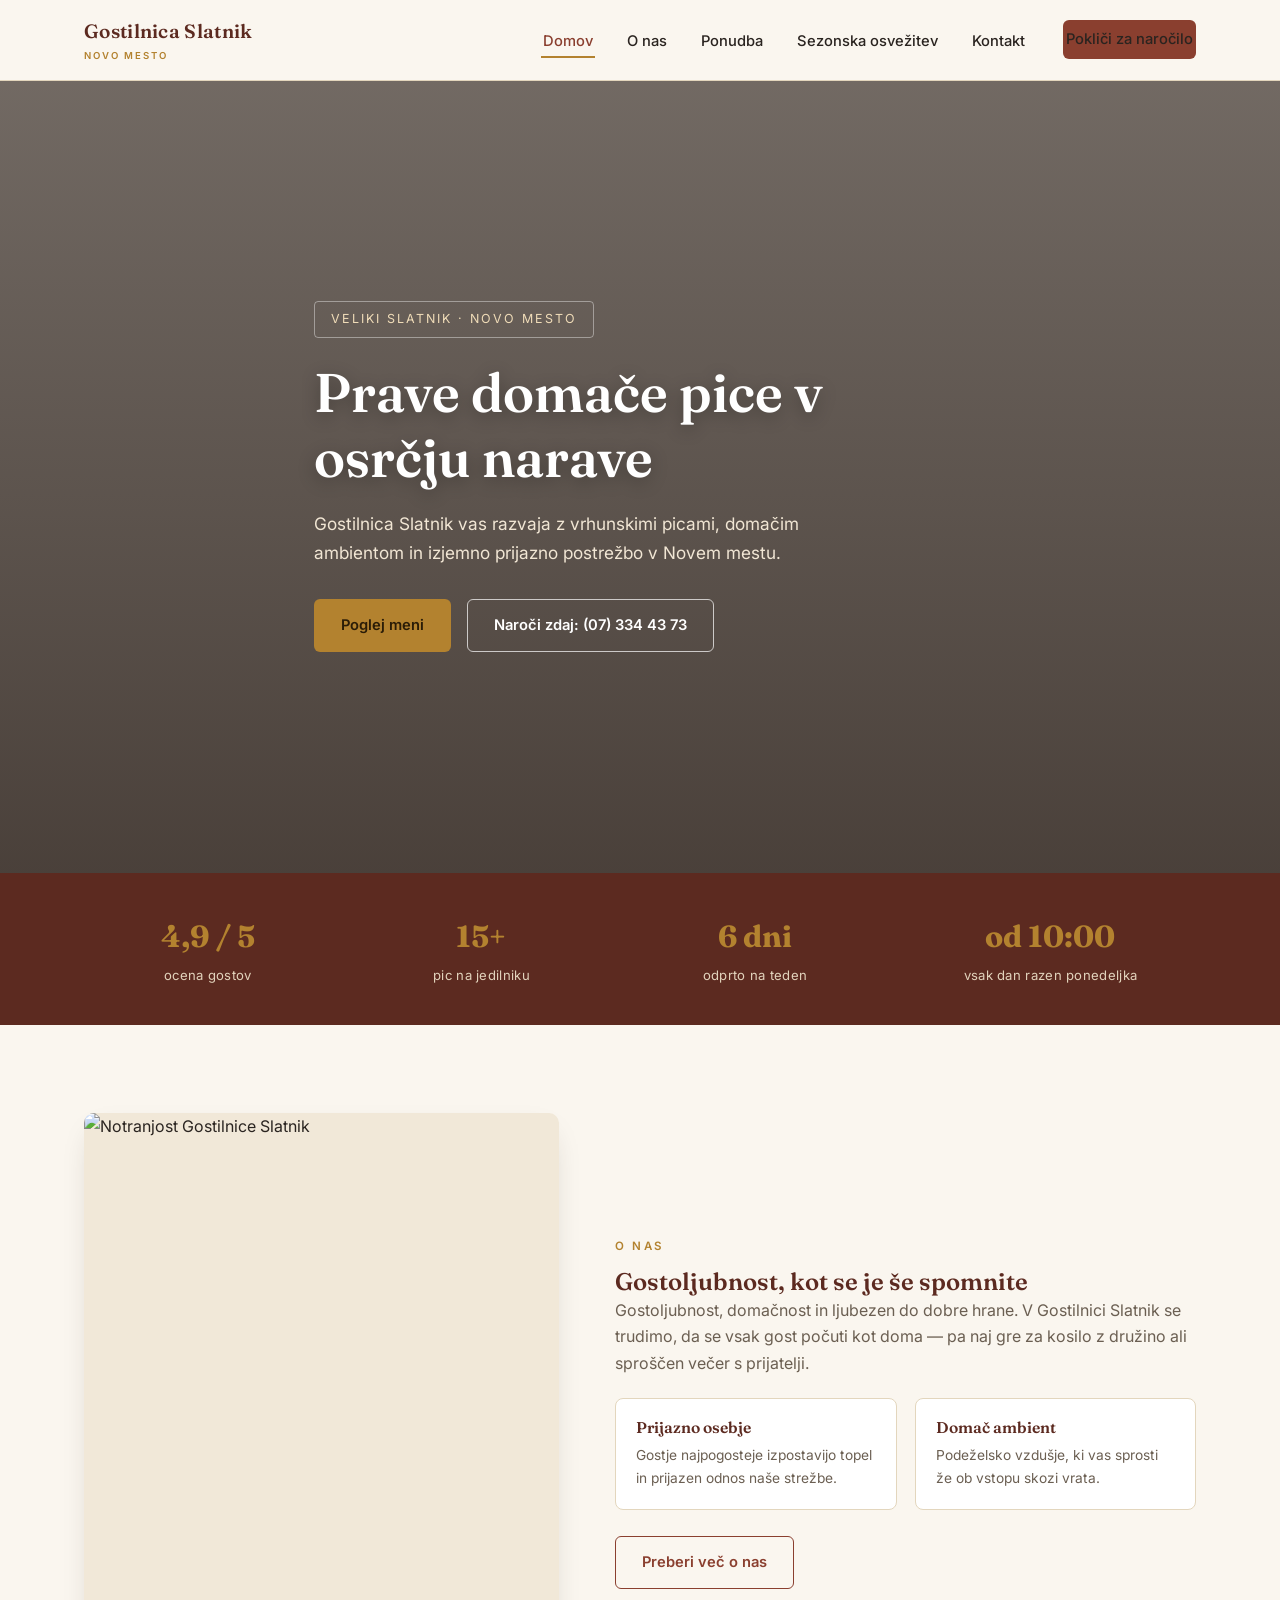
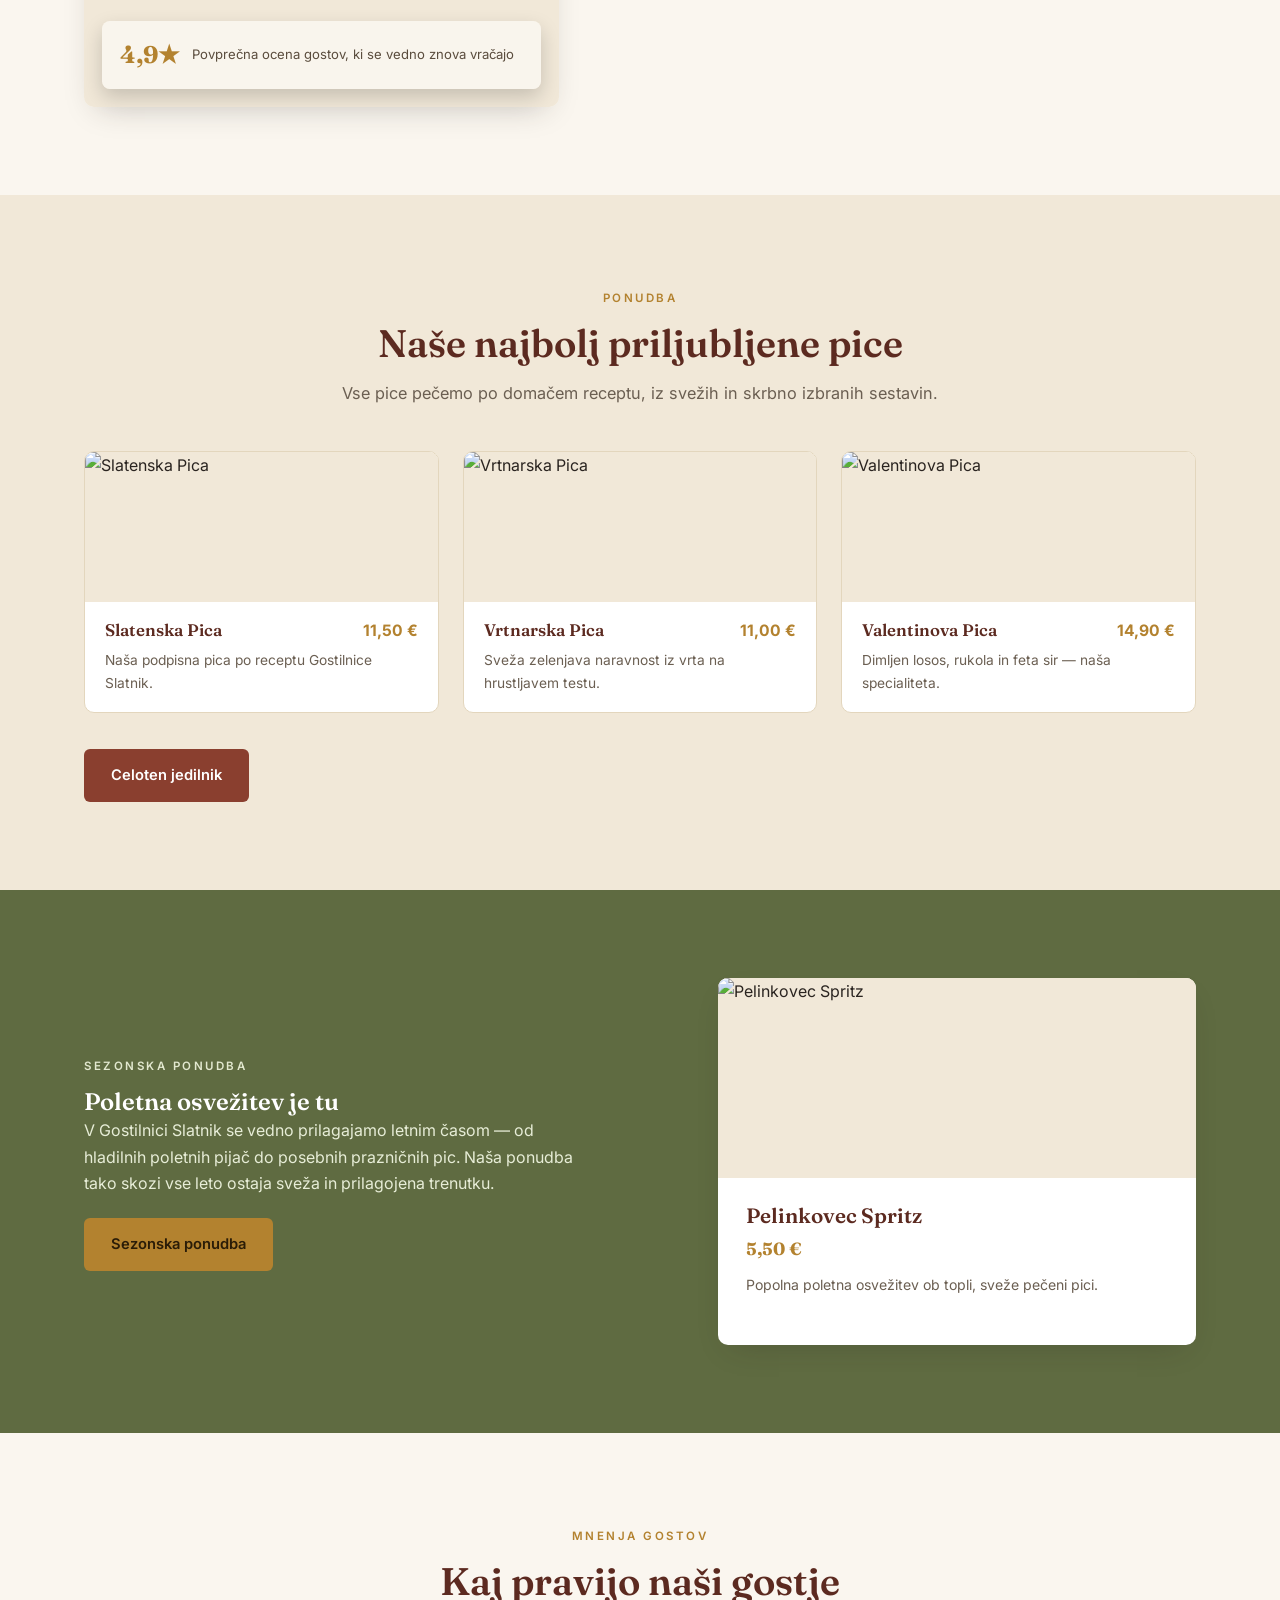
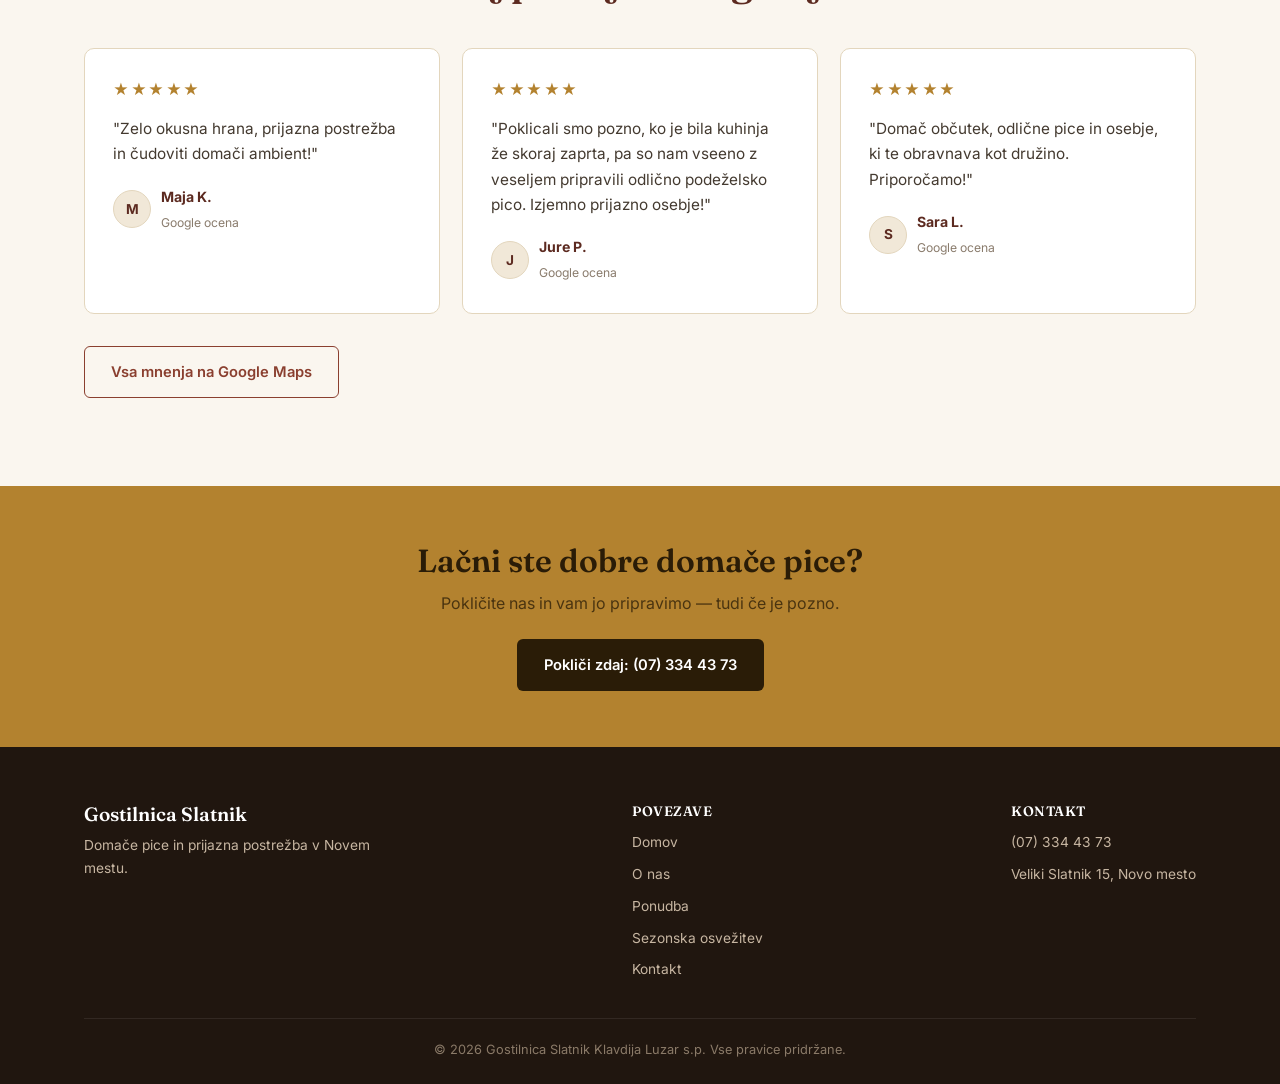
==== index.html @ 11742af8 "Fix nav call button styling, correct hours, add page/scroll animations Solidify the "Pokliči za naro" ====
<!DOCTYPE html>
<html lang="sl">
<head>
<meta charset="UTF-8">
<meta name="viewport" content="width=device-width, initial-scale=1.0">
<title>Gostilnica Slatnik — Domače pice v Novem mestu</title>
<meta name="description" content="Gostilnica Slatnik Klavdija Luzar s.p. — domače pice, topel podeželski ambient in prijazna postrežba v Novem mestu.">
<link rel="preconnect" href="https://fonts.googleapis.com">
<link rel="preconnect" href="https://fonts.gstatic.com" crossorigin>
<link href="https://fonts.googleapis.com/css2?family=Inter:wght@400;500;600;700&family=Fraunces:opsz,wght@9..144,500;9..144,600;9..144,700&display=swap" rel="stylesheet">
<link rel="stylesheet" href="style.css">
</head>
<body>
<a class="skip-link" href="#main">Na vsebino</a>

<header>
  <nav>
    <a href="index.html" class="brand">Gostilnica Slatnik<small>Novo mesto</small></a>
    <ul class="nav-links" id="navLinks">
      <li><a href="index.html" class="active">Domov</a></li>
      <li><a href="o-nas.html">O nas</a></li>
      <li><a href="ponudba.html">Ponudba</a></li>
      <li><a href="sezonska-ponudba.html">Sezonska osvežitev</a></li>
      <li><a href="kontakt.html">Kontakt</a></li>
      <li class="nav-cta"><a href="tel:+38673344373" class="btn btn-primary btn-sm">Pokliči za naročilo</a></li>
    </ul>
    <button class="burger" id="burger" aria-label="Odpri meni" aria-expanded="false">
      <span></span><span></span><span></span>
    </button>
  </nav>
</header>

<main id="main">

  <section class="home-hero" style="background-image:linear-gradient(180deg, rgba(30,19,13,0.62), rgba(30,19,13,0.8)), url('https://images.unsplash.com/photo-1513104890138-7c749659a591?auto=format&fit=crop&w=1800&q=75');">
    <div class="container">
      <span class="tagline">Veliki Slatnik · Novo mesto</span>
      <h1>Prave domače pice v osrčju narave</h1>
      <p>Gostilnica Slatnik vas razvaja z vrhunskimi picami, domačim ambientom in izjemno prijazno postrežbo v Novem mestu.</p>
      <div class="hero-buttons">
        <a href="ponudba.html" class="btn btn-gold">Poglej meni</a>
        <a href="tel:+38673344373" class="btn btn-outline">Naroči zdaj: (07) 334 43 73</a>
      </div>
    </div>
  </section>

  <div class="stats">
    <div class="container">
      <div class="stat"><strong>4,9 / 5</strong><span>ocena gostov</span></div>
      <div class="stat"><strong>15+</strong><span>pic na jedilniku</span></div>
      <div class="stat"><strong>6 dni</strong><span>odprto na teden</span></div>
      <div class="stat"><strong>od 10:00</strong><span>vsak dan razen ponedeljka</span></div>
    </div>
  </div>

  <section>
    <div class="container about-grid">
      <div class="about-visual">
        <img class="photo" src="https://images.unsplash.com/photo-1414235077428-338989a2e8c0?auto=format&fit=crop&w=900&q=75" alt="Notranjost Gostilnice Slatnik">
        <div class="about-badge">
          <strong>4,9★</strong>
          <span>Povprečna ocena gostov, ki se vedno znova vračajo</span>
        </div>
      </div>
      <div>
        <span class="eyebrow">O nas</span>
        <h2>Gostoljubnost, kot se je še spomnite</h2>
        <p style="color:var(--muted);margin-bottom:22px;">Gostoljubnost, domačnost in ljubezen do dobre hrane. V Gostilnici Slatnik se trudimo, da se vsak gost počuti kot doma — pa naj gre za kosilo z družino ali sproščen večer s prijatelji.</p>
        <div class="about-features">
          <div class="feature-card"><h4>Prijazno osebje</h4><p>Gostje najpogosteje izpostavijo topel in prijazen odnos naše strežbe.</p></div>
          <div class="feature-card"><h4>Domač ambient</h4><p>Podeželsko vzdušje, ki vas sprosti že ob vstopu skozi vrata.</p></div>
        </div>
        <a href="o-nas.html" class="btn btn-outline-dark" style="margin-top:26px;">Preberi več o nas</a>
      </div>
    </div>
  </section>

  <section style="background:var(--paper-2);">
    <div class="container">
      <div class="section-head center">
        <span class="eyebrow">Ponudba</span>
        <h2>Naše najbolj priljubljene pice</h2>
        <p>Vse pice pečemo po domačem receptu, iz svežih in skrbno izbranih sestavin.</p>
      </div>
      <div class="menu-grid">
        <div class="menu-card">
          <div class="menu-card-photo"><img class="photo" src="https://images.unsplash.com/photo-1571997478779-2adcbbe9ab2f?auto=format&fit=crop&w=700&q=70" alt="Slatenska Pica"></div>
          <div class="menu-card-body"><h4>Slatenska Pica <span class="price">11,50 €</span></h4><p>Naša podpisna pica po receptu Gostilnice Slatnik.</p></div>
        </div>
        <div class="menu-card">
          <div class="menu-card-photo"><img class="photo" src="https://images.unsplash.com/photo-1590947132387-155cc02f3212?auto=format&fit=crop&w=700&q=70" alt="Vrtnarska Pica"></div>
          <div class="menu-card-body"><h4>Vrtnarska Pica <span class="price">11,00 €</span></h4><p>Sveža zelenjava naravnost iz vrta na hrustljavem testu.</p></div>
        </div>
        <div class="menu-card">
          <div class="menu-card-photo"><img class="photo" src="https://images.unsplash.com/photo-1593560708920-61dd98c46a4e?auto=format&fit=crop&w=700&q=70" alt="Valentinova Pica"></div>
          <div class="menu-card-body"><h4>Valentinova Pica <span class="price">14,90 €</span></h4><p>Dimljen losos, rukola in feta sir — naša specialiteta.</p></div>
        </div>
      </div>
      <div class="center" style="margin-top:36px;"><a href="ponudba.html" class="btn btn-primary">Celoten jedilnik</a></div>
    </div>
  </section>

  <section class="seasonal-band">
    <div class="container seasonal-grid">
      <div>
        <span class="eyebrow">Sezonska ponudba</span>
        <h2>Poletna osvežitev je tu</h2>
        <p>V Gostilnici Slatnik se vedno prilagajamo letnim časom — od hladilnih poletnih pijač do posebnih prazničnih pic. Naša ponudba tako skozi vse leto ostaja sveža in prilagojena trenutku.</p>
        <a href="sezonska-ponudba.html" class="btn btn-gold">Sezonska ponudba</a>
      </div>
      <div class="drink-card">
        <div class="drink-photo"><img class="photo" src="https://images.unsplash.com/photo-1560508180-03f285f67ded?auto=format&fit=crop&w=700&q=70" alt="Pelinkovec Spritz"></div>
        <div class="drink-card-body">
          <h3>Pelinkovec Spritz</h3>
          <div class="drink-price">5,50 €</div>
          <p>Popolna poletna osvežitev ob topli, sveže pečeni pici.</p>
        </div>
      </div>
    </div>
  </section>

  <section>
    <div class="container">
      <div class="section-head center">
        <span class="eyebrow">Mnenja gostov</span>
        <h2>Kaj pravijo naši gostje</h2>
      </div>
      <div class="reviews-grid">
        <div class="review-card">
          <div class="stars">★★★★★</div>
          <p>"Zelo okusna hrana, prijazna postrežba in čudoviti domači ambient!"</p>
          <div class="review-author"><div class="review-avatar">M</div><div><strong>Maja K.</strong><span>Google ocena</span></div></div>
        </div>
        <div class="review-card">
          <div class="stars">★★★★★</div>
          <p>"Poklicali smo pozno, ko je bila kuhinja že skoraj zaprta, pa so nam vseeno z veseljem pripravili odlično podeželsko pico. Izjemno prijazno osebje!"</p>
          <div class="review-author"><div class="review-avatar">J</div><div><strong>Jure P.</strong><span>Google ocena</span></div></div>
        </div>
        <div class="review-card">
          <div class="stars">★★★★★</div>
          <p>"Domač občutek, odlične pice in osebje, ki te obravnava kot družino. Priporočamo!"</p>
          <div class="review-author"><div class="review-avatar">S</div><div><strong>Sara L.</strong><span>Google ocena</span></div></div>
        </div>
      </div>
      <div class="center" style="margin-top:32px;">
        <a href="https://www.google.com/maps/search/?api=1&query=Gostilnica+Slatnik+Veliki+Slatnik+15+Novo+mesto" target="_blank" rel="noopener" class="btn btn-outline-dark">Vsa mnenja na Google Maps</a>
      </div>
    </div>
  </section>

  <div class="cta-strip">
    <h2>Lačni ste dobre domače pice?</h2>
    <p>Pokličite nas in vam jo pripravimo — tudi če je pozno.</p>
    <a href="tel:+38673344373" class="btn btn-primary">Pokliči zdaj: (07) 334 43 73</a>
  </div>

</main>

<footer>
  <div class="container">
    <div class="footer-grid">
      <div class="footer-brand">
        <h3>Gostilnica Slatnik</h3>
        <p>Domače pice in prijazna postrežba v Novem mestu.</p>
      </div>
      <div class="footer-col">
        <h4>Povezave</h4>
        <a href="index.html">Domov</a>
        <a href="o-nas.html">O nas</a>
        <a href="ponudba.html">Ponudba</a>
        <a href="sezonska-ponudba.html">Sezonska osvežitev</a>
        <a href="kontakt.html">Kontakt</a>
      </div>
      <div class="footer-col">
        <h4>Kontakt</h4>
        <a href="tel:+38673344373">(07) 334 43 73</a>
        <a href="kontakt.html">Veliki Slatnik 15, Novo mesto</a>
      </div>
    </div>
    <div class="footer-bottom">&copy; 2026 Gostilnica Slatnik Klavdija Luzar s.p. Vse pravice pridržane.</div>
  </div>
</footer>

<script src="script.js"></script>
</body>
</html>
---- style.css ----
/* Gostilnica Slatnik — shared stylesheet */

:root{
  --brick: #8a3f2f;
  --brick-dark: #5c2a20;
  --ink: #2a2420;
  --paper: #faf6ef;
  --paper-2: #f1e8d8;
  --line: #e3d6bd;
  --gold: #b3822f;
  --olive: #5f6b41;
  --muted: #6b5f52;
  --radius: 10px;
  --shadow: 0 12px 30px -14px rgba(42,36,32,0.28);
  --maxw: 1160px;
}

*{margin:0;padding:0;box-sizing:border-box;}
html{scroll-behavior:smooth;}
body{
  font-family:'Inter', 'Segoe UI', Arial, sans-serif;
  color:var(--ink);
  background:var(--paper);
  line-height:1.65;
  -webkit-font-smoothing:antialiased;
}
h1,h2,h3,h4{
  font-family:'Fraunces', Georgia, serif;
  font-weight:600;
  line-height:1.2;
  color:var(--brick-dark);
}
img{max-width:100%;display:block;}
a{text-decoration:none;color:inherit;}
ul{list-style:none;}
.container{max-width:var(--maxw);margin:0 auto;padding:0 24px;}
section{padding:88px 0;}
.section-head{max-width:640px;margin-bottom:44px;}
.section-head.center{margin-left:auto;margin-right:auto;text-align:center;}
.eyebrow{
  display:inline-block;
  text-transform:uppercase;
  letter-spacing:2.5px;
  font-size:0.72rem;
  font-weight:600;
  color:var(--gold);
  margin-bottom:12px;
}
.section-head h2{font-size:clamp(1.8rem, 3.4vw, 2.4rem);margin-bottom:14px;}
.section-head p{color:var(--muted);font-size:1.02rem;}

/* buttons */
.btn{
  display:inline-flex;
  align-items:center;
  gap:8px;
  padding:13px 26px;
  border-radius:6px;
  font-weight:600;
  font-size:0.92rem;
  cursor:pointer;
  border:1.5px solid transparent;
  transition:background .2s ease, color .2s ease, border-color .2s ease, transform .15s ease;
  white-space:nowrap;
}
.btn-primary{background:var(--brick);color:#fff;}
.btn-primary:hover{background:var(--brick-dark);}
.btn-gold{background:var(--gold);color:#2a1c07;}
.btn-gold:hover{background:#98701f;}
.btn-outline{background:transparent;border-color:rgba(255,255,255,0.7);color:#fff;}
.btn-outline:hover{background:rgba(255,255,255,0.12);}
.btn-outline-dark{background:transparent;border-color:var(--brick);color:var(--brick);}
.btn-outline-dark:hover{background:var(--brick);color:#fff;}
.btn-sm{padding:9px 18px;font-size:0.85rem;}
.btn[disabled]{opacity:0.5;cursor:not-allowed;}

/* header / nav */
header{
  position:sticky;
  top:0;
  z-index:1000;
  background:rgba(250,246,239,0.97);
  border-bottom:1px solid var(--line);
}
nav{
  display:flex;
  align-items:center;
  justify-content:space-between;
  padding:16px 24px;
  max-width:var(--maxw);
  margin:0 auto;
}
.brand{
  font-family:'Fraunces', Georgia, serif;
  font-size:1.2rem;
  font-weight:600;
  color:var(--brick-dark);
  letter-spacing:0.3px;
}
.brand small{
  display:block;
  font-family:'Inter', sans-serif;
  font-size:0.6rem;
  letter-spacing:2px;
  color:var(--gold);
  font-weight:600;
  text-transform:uppercase;
}
.nav-links{
  display:flex;
  align-items:center;
  gap:30px;
}
.nav-links a{
  font-weight:500;
  font-size:0.92rem;
  color:var(--ink);
  padding:6px 2px;
  border-bottom:2px solid transparent;
  transition:border-color .2s ease, color .2s ease;
}
.nav-links a:hover{color:var(--brick);}
.nav-links a.active{color:var(--brick);border-bottom-color:var(--gold);}
.nav-cta{margin-left:6px;}
.burger{
  display:none;
  flex-direction:column;
  gap:5px;
  cursor:pointer;
  background:none;
  border:none;
  padding:6px;
}
.burger span{width:24px;height:2px;background:var(--brick-dark);border-radius:2px;}
@media (max-width:900px){
  .nav-links{
    position:fixed;
    top:0;right:-100%;
    height:100vh;
    width:min(300px, 82vw);
    background:var(--paper);
    flex-direction:column;
    justify-content:center;
    gap:26px;
    transition:right .3s ease;
    box-shadow:-10px 0 30px rgba(0,0,0,0.12);
    border-left:1px solid var(--line);
  }
  .nav-links.open{right:0;}
  .nav-cta{margin-left:0;margin-top:8px;}
  .burger{display:flex;}
}

/* generic photo hero (used on non-home pages) */
.page-hero{
  position:relative;
  min-height:320px;
  display:flex;
  align-items:center;
  color:#fff;
  background:linear-gradient(180deg, rgba(35,22,15,0.65), rgba(35,22,15,0.75));
  background-size:cover;
  background-position:center;
}
.page-hero .container{position:relative;z-index:1;}
.page-hero .eyebrow{color:var(--gold);}
.page-hero h1{color:#fff;font-size:clamp(1.9rem, 4vw, 2.7rem);margin-bottom:10px;}
.page-hero p{color:#f0e5d4;max-width:520px;}
.breadcrumb{font-size:0.85rem;color:#e6d8c2;margin-bottom:14px;}
.breadcrumb a{text-decoration:underline;text-decoration-color:rgba(255,255,255,0.4);}

/* home hero */
.home-hero{
  position:relative;
  min-height:88vh;
  display:flex;
  align-items:center;
  color:#fff;
  background-size:cover;
  background-position:center;
  background-image:linear-gradient(180deg, rgba(30,19,13,0.62), rgba(30,19,13,0.8));
}
.home-hero .container{max-width:700px;position:relative;z-index:1;}
.home-hero .tagline{
  display:inline-block;
  font-size:0.78rem;
  letter-spacing:2px;
  text-transform:uppercase;
  color:#f0dcb8;
  border:1px solid rgba(255,255,255,0.4);
  padding:7px 16px;
  border-radius:4px;
  margin-bottom:22px;
}
.home-hero h1{
  color:#fff;
  font-size:clamp(2.1rem, 5vw, 3.4rem);
  margin-bottom:20px;
  text-shadow:0 4px 18px rgba(0,0,0,0.3);
}
.home-hero p{font-size:1.08rem;color:#f1e6d4;max-width:520px;margin-bottom:32px;}
.hero-buttons{display:flex;gap:16px;flex-wrap:wrap;}

/* stats strip */
.stats{background:var(--brick-dark);color:#fff;}
.stats .container{
  display:flex;flex-wrap:wrap;justify-content:space-around;gap:26px;padding:38px 24px;
}
.stat{text-align:center;min-width:130px;}
.stat strong{display:block;font-size:1.9rem;font-family:'Fraunces', serif;color:var(--gold);}
.stat span{font-size:0.82rem;color:#e2d3bc;letter-spacing:0.3px;}

/* photo helpers with graceful fallback */
.photo{
  width:100%;height:100%;
  object-fit:cover;
  background:var(--paper-2);
}
.photo-frame{
  border-radius:var(--radius);
  overflow:hidden;
  box-shadow:var(--shadow);
}

/* about */
.about-grid{display:grid;grid-template-columns:0.9fr 1.1fr;gap:56px;align-items:center;}
.about-visual{position:relative;aspect-ratio:4/5;border-radius:var(--radius);overflow:hidden;box-shadow:var(--shadow);}
.about-badge{
  position:absolute;bottom:18px;left:18px;right:18px;
  background:rgba(250,246,239,0.96);
  border-radius:8px;padding:14px 18px;
  display:flex;align-items:center;gap:12px;
  box-shadow:0 8px 20px rgba(0,0,0,0.18);
}
.about-badge strong{font-size:1.5rem;color:var(--gold);font-family:'Fraunces', serif;}
.about-badge span{font-size:0.82rem;color:#5a4c3d;}
.about-features{display:grid;grid-template-columns:1fr 1fr;gap:18px;margin-top:8px;}
.feature-card{
  background:#fff;border:1px solid var(--line);border-radius:8px;padding:20px;
}
.feature-card h4{font-size:0.98rem;margin-bottom:6px;color:var(--brick-dark);}
.feature-card p{font-size:0.86rem;color:var(--muted);}
.quote-block{
  margin-top:24px;padding:18px 22px;border-left:3px solid var(--gold);
  background:var(--paper-2);font-style:italic;color:#5a4633;font-size:0.95rem;border-radius:0 6px 6px 0;
}

/* menu */
.tabs{display:flex;gap:10px;justify-content:center;flex-wrap:wrap;margin-bottom:46px;}
.tab-btn{
  padding:11px 22px;border-radius:6px;border:1.5px solid var(--line);
  background:#fff;color:var(--brick-dark);font-weight:600;font-size:0.88rem;cursor:pointer;
  transition:all .2s ease;
}
.tab-btn:hover{border-color:var(--gold);}
.tab-btn.active{background:var(--brick-dark);color:#fff;border-color:var(--brick-dark);}
.tab-panel{display:none;}
.tab-panel.active{display:block;animation:fadeIn .3s ease;}
@keyframes fadeIn{from{opacity:0;transform:translateY(6px);}to{opacity:1;transform:translateY(0);}}

.menu-grid{display:grid;grid-template-columns:repeat(auto-fit, minmax(250px, 1fr));gap:24px;}
.menu-card{
  background:#fff;border-radius:var(--radius);overflow:hidden;
  border:1px solid var(--line);
  transition:box-shadow .2s ease, transform .2s ease;
  display:flex;flex-direction:column;
}
.menu-card:hover{transform:translateY(-4px);box-shadow:var(--shadow);}
.menu-card-photo{width:100%;height:150px;overflow:hidden;background:var(--paper-2);}
.menu-card-body{padding:18px 20px;display:flex;flex-direction:column;gap:8px;flex-grow:1;}
.menu-card h4{
  font-size:1.05rem;display:flex;justify-content:space-between;align-items:baseline;gap:10px;
}
.menu-card h4 .price{color:var(--gold);font-weight:700;font-size:0.98rem;white-space:nowrap;font-family:'Inter',sans-serif;}
.menu-card p{font-size:0.86rem;color:var(--muted);flex-grow:1;}

.special-card{
  margin-top:40px;background:var(--brick-dark);border-radius:var(--radius);color:#fff;
  display:grid;grid-template-columns:1fr 0.85fr;overflow:hidden;box-shadow:var(--shadow);
}
.special-card-photo{min-height:280px;background:var(--paper-2);}
.special-card-body{padding:40px 44px;}
.special-tag{
  display:inline-block;background:rgba(255,255,255,0.15);padding:5px 14px;border-radius:4px;
  font-size:0.72rem;letter-spacing:1.5px;text-transform:uppercase;margin-bottom:14px;
}
.special-card-body h3{color:#fff;font-size:1.7rem;margin-bottom:12px;}
.special-card-body p{color:#eadfcd;margin-bottom:16px;font-size:0.95rem;}
.ingredient-list{display:flex;flex-wrap:wrap;gap:8px;margin-bottom:20px;}
.ingredient-list li{
  background:rgba(255,255,255,0.14);border:1px solid rgba(255,255,255,0.3);
  padding:6px 14px;border-radius:4px;font-size:0.82rem;
}
.special-price{font-size:1.4rem;font-weight:700;color:var(--gold);font-family:'Fraunces', serif;}

/* seasonal */
.seasonal-band{background:var(--olive);color:#fff;}
.seasonal-grid{display:grid;grid-template-columns:1.1fr 0.9fr;gap:50px;align-items:center;}
.seasonal-band .eyebrow{color:#e2e8cf;}
.seasonal-band h2{color:#fff;}
.seasonal-band p{color:#e7edd7;max-width:500px;margin-bottom:22px;}
.seasonal-pills{display:flex;gap:12px;flex-wrap:wrap;}
.seasonal-pills span{
  background:rgba(255,255,255,0.14);border:1px solid rgba(255,255,255,0.3);
  padding:7px 16px;border-radius:4px;font-size:0.82rem;
}
.drink-card{
  background:#fff;color:var(--ink);border-radius:var(--radius);overflow:hidden;box-shadow:var(--shadow);
}
.drink-photo{width:100%;height:200px;background:var(--paper-2);}
.drink-card-body{padding:26px 28px;}
.drink-card-body h3{font-size:1.3rem;margin-bottom:6px;}
.drink-price{color:var(--gold);font-weight:700;font-size:1.1rem;margin-bottom:10px;font-family:'Fraunces',serif;}
.drink-card-body p{font-size:0.88rem;color:var(--muted);}

/* reviews */
.reviews-grid{display:grid;grid-template-columns:repeat(auto-fit, minmax(280px, 1fr));gap:22px;}
.review-card{background:#fff;border:1px solid var(--line);border-radius:var(--radius);padding:28px;}
.stars{color:var(--gold);font-size:0.95rem;margin-bottom:14px;letter-spacing:1.5px;}
.review-card p{color:#443a30;font-size:0.96rem;margin-bottom:18px;}
.review-author{display:flex;align-items:center;gap:10px;}
.review-avatar{
  width:38px;height:38px;border-radius:50%;background:var(--paper-2);color:var(--brick-dark);
  display:flex;align-items:center;justify-content:center;font-weight:700;font-size:0.85rem;
  border:1px solid var(--line);
}
.review-author strong{display:block;font-size:0.88rem;color:var(--brick-dark);}
.review-author span{font-size:0.76rem;color:#8a7c6d;}

/* contact */
.contact-band{background:var(--brick-dark);color:#fff;}
.contact-band .eyebrow{color:var(--gold);}
.contact-band .section-head h2{color:#fff;}
.contact-band .section-head p{color:#e2d3bc;}
.contact-grid{display:grid;grid-template-columns:1fr 1fr;gap:50px;}
.contact-info-list{display:flex;flex-direction:column;gap:20px;margin-top:8px;}
.contact-item{display:flex;gap:14px;align-items:flex-start;}
.contact-item .ic{
  width:38px;height:38px;flex-shrink:0;background:rgba(255,255,255,0.1);border-radius:6px;
  display:flex;align-items:center;justify-content:center;font-size:1.05rem;
}
.contact-item h4{font-size:0.85rem;color:var(--gold);margin-bottom:3px;text-transform:uppercase;letter-spacing:0.5px;}
.contact-item p, .contact-item a{color:#f1e6d6;font-size:0.96rem;}
.contact-item a.link{text-decoration:underline;text-decoration-color:rgba(255,255,255,0.3);}
.hours-card{background:rgba(255,255,255,0.07);border:1px solid rgba(255,255,255,0.16);border-radius:8px;padding:22px 26px;margin-top:22px;}
.hours-row{display:flex;justify-content:space-between;padding:10px 0;border-bottom:1px solid rgba(255,255,255,0.12);font-size:0.92rem;}
.hours-row:last-child{border-bottom:none;color:#e2a596;font-weight:600;}
.contact-actions{display:flex;gap:14px;flex-wrap:wrap;margin-top:26px;}
.map-frame{border-radius:var(--radius);overflow:hidden;box-shadow:0 20px 45px -18px rgba(0,0,0,0.5);min-height:360px;border:1px solid rgba(255,255,255,0.15);}
.map-frame iframe{width:100%;height:100%;min-height:360px;border:0;}

/* CTA strip */
.cta-strip{background:var(--gold);text-align:center;padding:56px 24px;}
.cta-strip h2{color:#2a1c07;font-size:clamp(1.4rem, 3vw, 2rem);margin-bottom:10px;}
.cta-strip p{color:#4a3410;margin-bottom:22px;}
.cta-strip .btn-primary{background:#2a1c07;}
.cta-strip .btn-primary:hover{background:#150e03;}

/* footer */
footer{background:#20160f;color:#c7b6a2;padding:56px 0 24px;}
.footer-grid{display:flex;flex-wrap:wrap;justify-content:space-between;gap:30px;padding-bottom:28px;border-bottom:1px solid rgba(255,255,255,0.08);}
.footer-brand h3{color:#fff;font-size:1.2rem;margin-bottom:8px;}
.footer-brand p{max-width:300px;font-size:0.86rem;}
.footer-col h4{color:#fff;font-size:0.85rem;margin-bottom:12px;text-transform:uppercase;letter-spacing:0.5px;}
.footer-col a{display:block;font-size:0.86rem;margin-bottom:9px;color:#c7b6a2;}
.footer-col a:hover{color:var(--gold);}
.footer-bottom{padding-top:20px;text-align:center;font-size:0.8rem;color:#8a7a68;}

/* misc */
.ph-fallback{background:var(--paper-2) !important;}
.skip-link{position:absolute;left:-999px;}
.skip-link:focus{left:8px;top:8px;background:#fff;padding:6px 10px;border-radius:4px;z-index:2000;}

/* smooth native fade/slide between page navigations (supported browsers only, no fallback needed) */
@view-transition{
  navigation:auto;
}
::view-transition-old(root){
  animation:page-fade-out 0.22s ease both;
}
::view-transition-new(root){
  animation:page-fade-in 0.28s ease both;
}
@keyframes page-fade-out{to{opacity:0;transform:translateY(-6px);}}
@keyframes page-fade-in{from{opacity:0;transform:translateY(10px);}}

/* hero entrance on load */
.home-hero .container > *, .page-hero .container > *{
  opacity:0;
  animation:hero-in 0.7s ease forwards;
}
.home-hero .tagline, .page-hero .breadcrumb{animation-delay:0.05s;}
.home-hero h1, .page-hero .eyebrow{animation-delay:0.15s;}
.home-hero p, .page-hero h1{animation-delay:0.25s;}
.home-hero .hero-buttons, .page-hero p{animation-delay:0.35s;}
@keyframes hero-in{from{opacity:0;transform:translateY(14px);}to{opacity:1;transform:translateY(0);}}

/* scroll-reveal for cards and sections */
.reveal{opacity:0;transform:translateY(18px);transition:opacity 0.6s ease, transform 0.6s ease;}
.reveal.is-visible{opacity:1;transform:translateY(0);}
.menu-grid .reveal:nth-child(2), .reviews-grid .reveal:nth-child(2), .stats .reveal:nth-child(2){transition-delay:0.08s;}
.menu-grid .reveal:nth-child(3), .reviews-grid .reveal:nth-child(3), .stats .reveal:nth-child(3){transition-delay:0.16s;}
.menu-grid .reveal:nth-child(4), .stats .reveal:nth-child(4){transition-delay:0.24s;}
.menu-grid .reveal:nth-child(n+5){transition-delay:0.3s;}

@media (prefers-reduced-motion: reduce){
  .home-hero .container > *, .page-hero .container > *{animation:none;opacity:1;}
  .reveal{opacity:1;transform:none;transition:none;}
  ::view-transition-old(root), ::view-transition-new(root){animation:none;}
}

@media (max-width:860px){
  section{padding:64px 0;}
  .about-grid, .contact-grid, .seasonal-grid{grid-template-columns:1fr;}
  .special-card{grid-template-columns:1fr;}
  .special-card-photo{min-height:220px;}
  .special-card-body{padding:30px;}
}
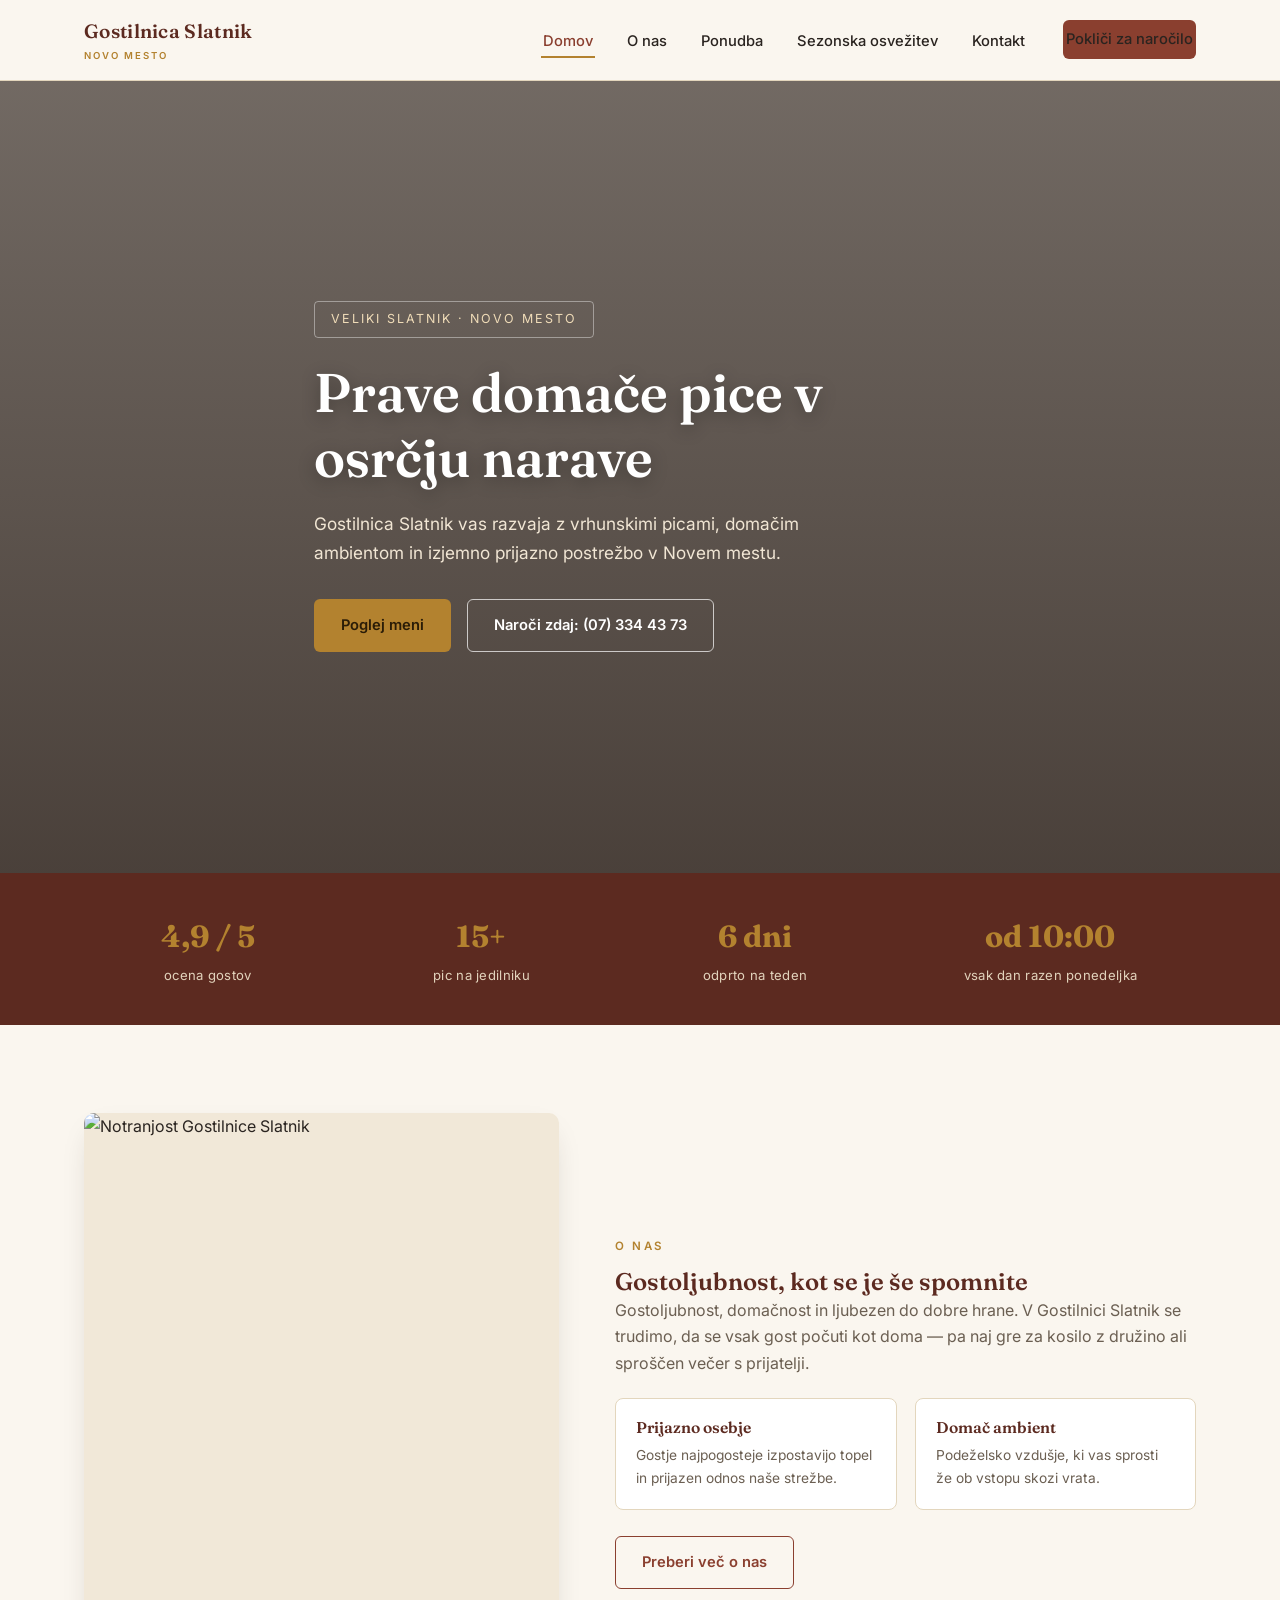
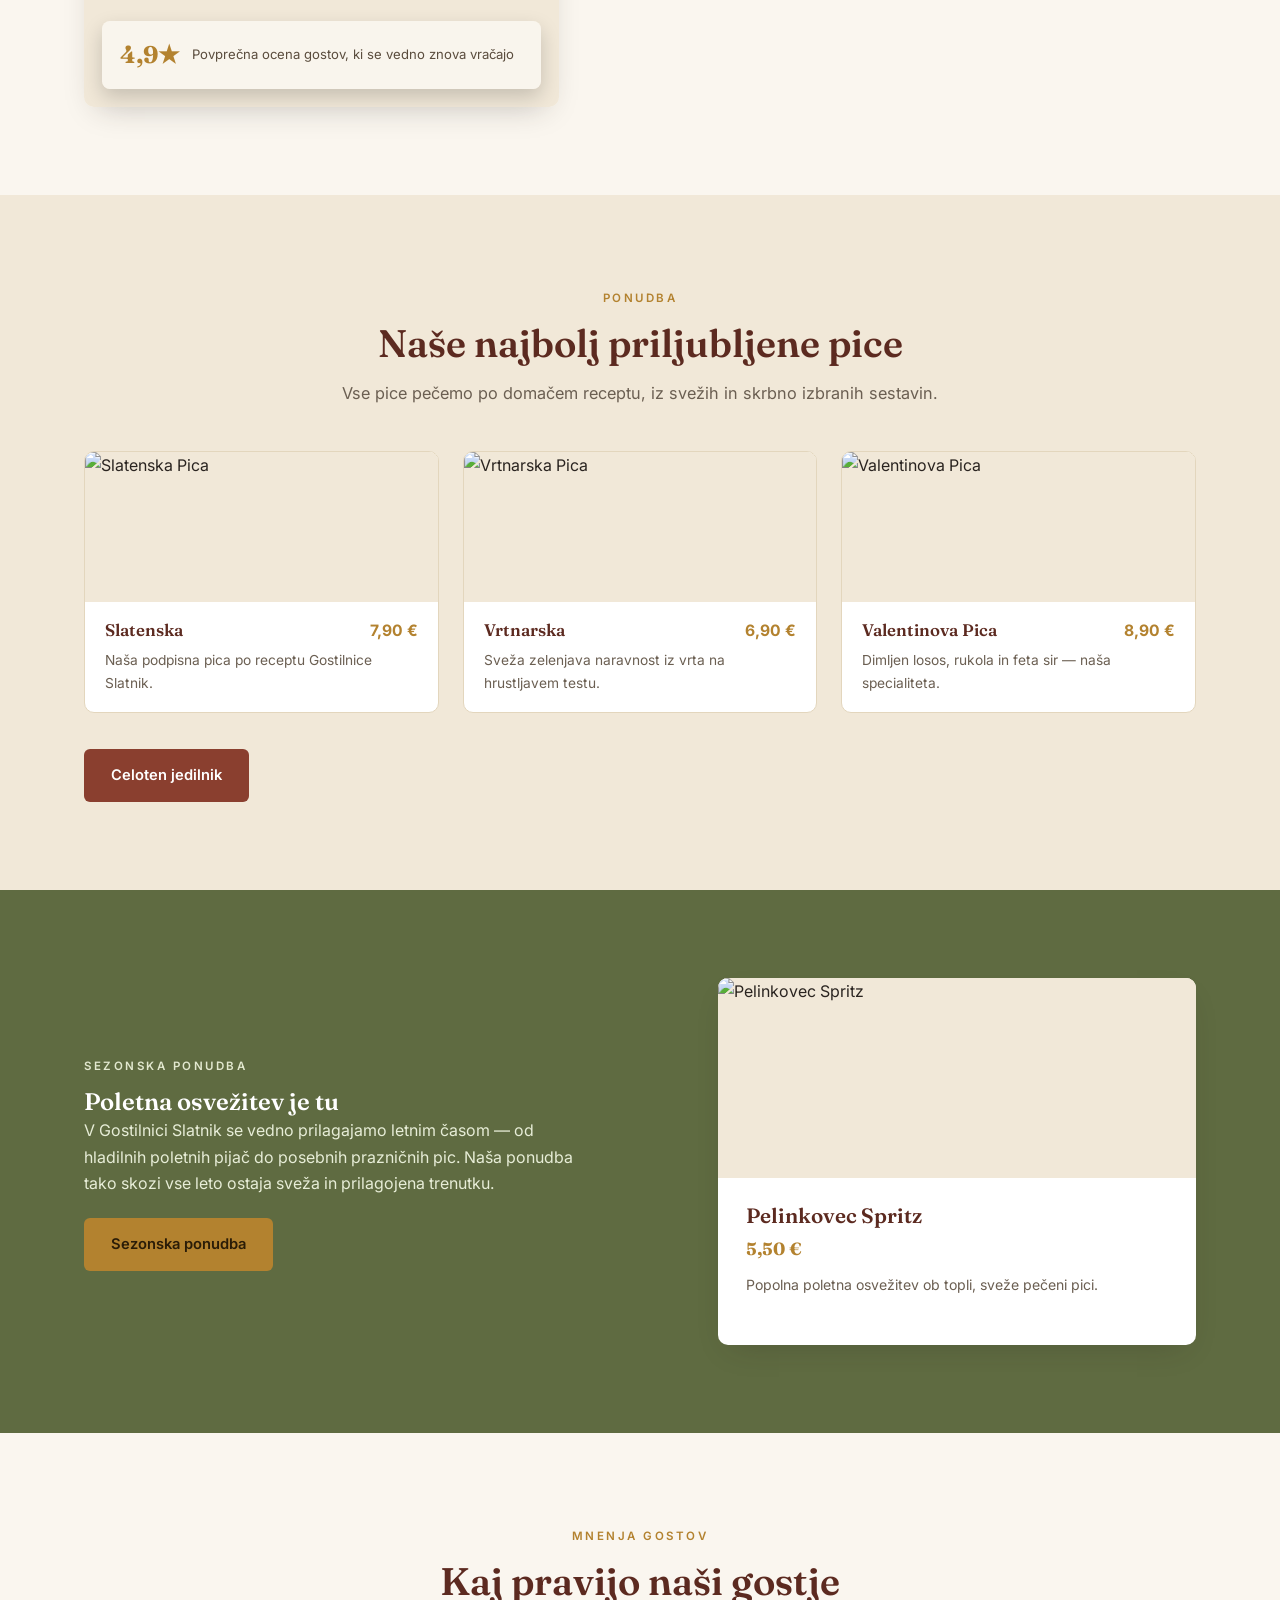
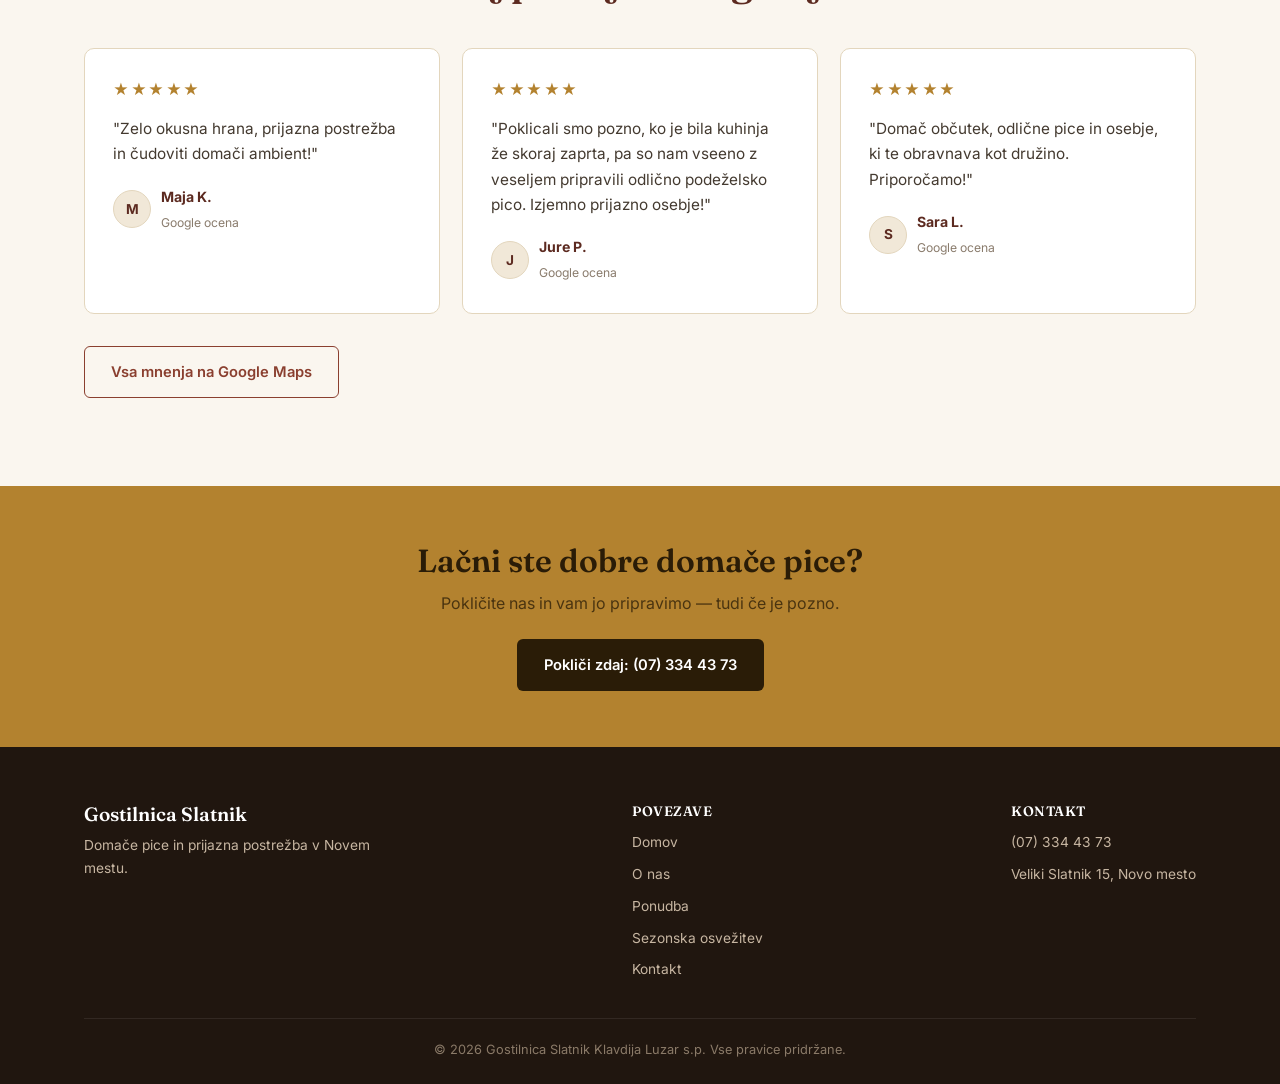
==== commit bd0303fe: "Replace menu with the real Gostilnica Slatnik jedilnik Swap the placeholder pizza names/prices on th" ====
--- a/index.html
+++ b/index.html
@@ -85,15 +85,15 @@
       <div class="menu-grid">
         <div class="menu-card">
           <div class="menu-card-photo"><img class="photo" src="https://images.unsplash.com/photo-1571997478779-2adcbbe9ab2f?auto=format&fit=crop&w=700&q=70" alt="Slatenska Pica"></div>
-          <div class="menu-card-body"><h4>Slatenska Pica <span class="price">11,50 €</span></h4><p>Naša podpisna pica po receptu Gostilnice Slatnik.</p></div>
+          <div class="menu-card-body"><h4>Slatenska <span class="price">7,90 €</span></h4><p>Naša podpisna pica po receptu Gostilnice Slatnik.</p></div>
         </div>
         <div class="menu-card">
           <div class="menu-card-photo"><img class="photo" src="https://images.unsplash.com/photo-1590947132387-155cc02f3212?auto=format&fit=crop&w=700&q=70" alt="Vrtnarska Pica"></div>
-          <div class="menu-card-body"><h4>Vrtnarska Pica <span class="price">11,00 €</span></h4><p>Sveža zelenjava naravnost iz vrta na hrustljavem testu.</p></div>
+          <div class="menu-card-body"><h4>Vrtnarska <span class="price">6,90 €</span></h4><p>Sveža zelenjava naravnost iz vrta na hrustljavem testu.</p></div>
         </div>
         <div class="menu-card">
           <div class="menu-card-photo"><img class="photo" src="https://images.unsplash.com/photo-1593560708920-61dd98c46a4e?auto=format&fit=crop&w=700&q=70" alt="Valentinova Pica"></div>
-          <div class="menu-card-body"><h4>Valentinova Pica <span class="price">14,90 €</span></h4><p>Dimljen losos, rukola in feta sir — naša specialiteta.</p></div>
+          <div class="menu-card-body"><h4>Valentinova Pica <span class="price">8,90 €</span></h4><p>Dimljen losos, rukola in feta sir — naša specialiteta.</p></div>
         </div>
       </div>
       <div class="center" style="margin-top:36px;"><a href="ponudba.html" class="btn btn-primary">Celoten jedilnik</a></div>
--- a/style.css
+++ b/style.css
@@ -293,6 +293,15 @@
 }
 .special-price{font-size:1.4rem;font-weight:700;color:var(--gold);font-family:'Fraunces', serif;}
 
+/* compact add-on / extras list (Dodatki) */
+.addon-list{margin-top:44px;background:#fff;border:1px solid var(--line);border-radius:var(--radius);padding:6px 28px;}
+.addon-list h3{font-size:1.1rem;margin:20px 0 4px;}
+.addon-row{display:flex;justify-content:space-between;align-items:baseline;gap:16px;padding:13px 0;border-bottom:1px solid var(--line);font-size:0.9rem;}
+.addon-row:last-child{border-bottom:none;}
+.addon-row span:first-child{color:var(--ink);}
+.addon-row span:last-child{color:var(--gold);font-weight:700;white-space:nowrap;font-size:0.92rem;}
+.addon-note{padding:14px 0 20px;font-size:0.82rem;color:var(--muted);}
+
 /* seasonal */
 .seasonal-band{background:var(--olive);color:#fff;}
 .seasonal-grid{display:grid;grid-template-columns:1.1fr 0.9fr;gap:50px;align-items:center;}
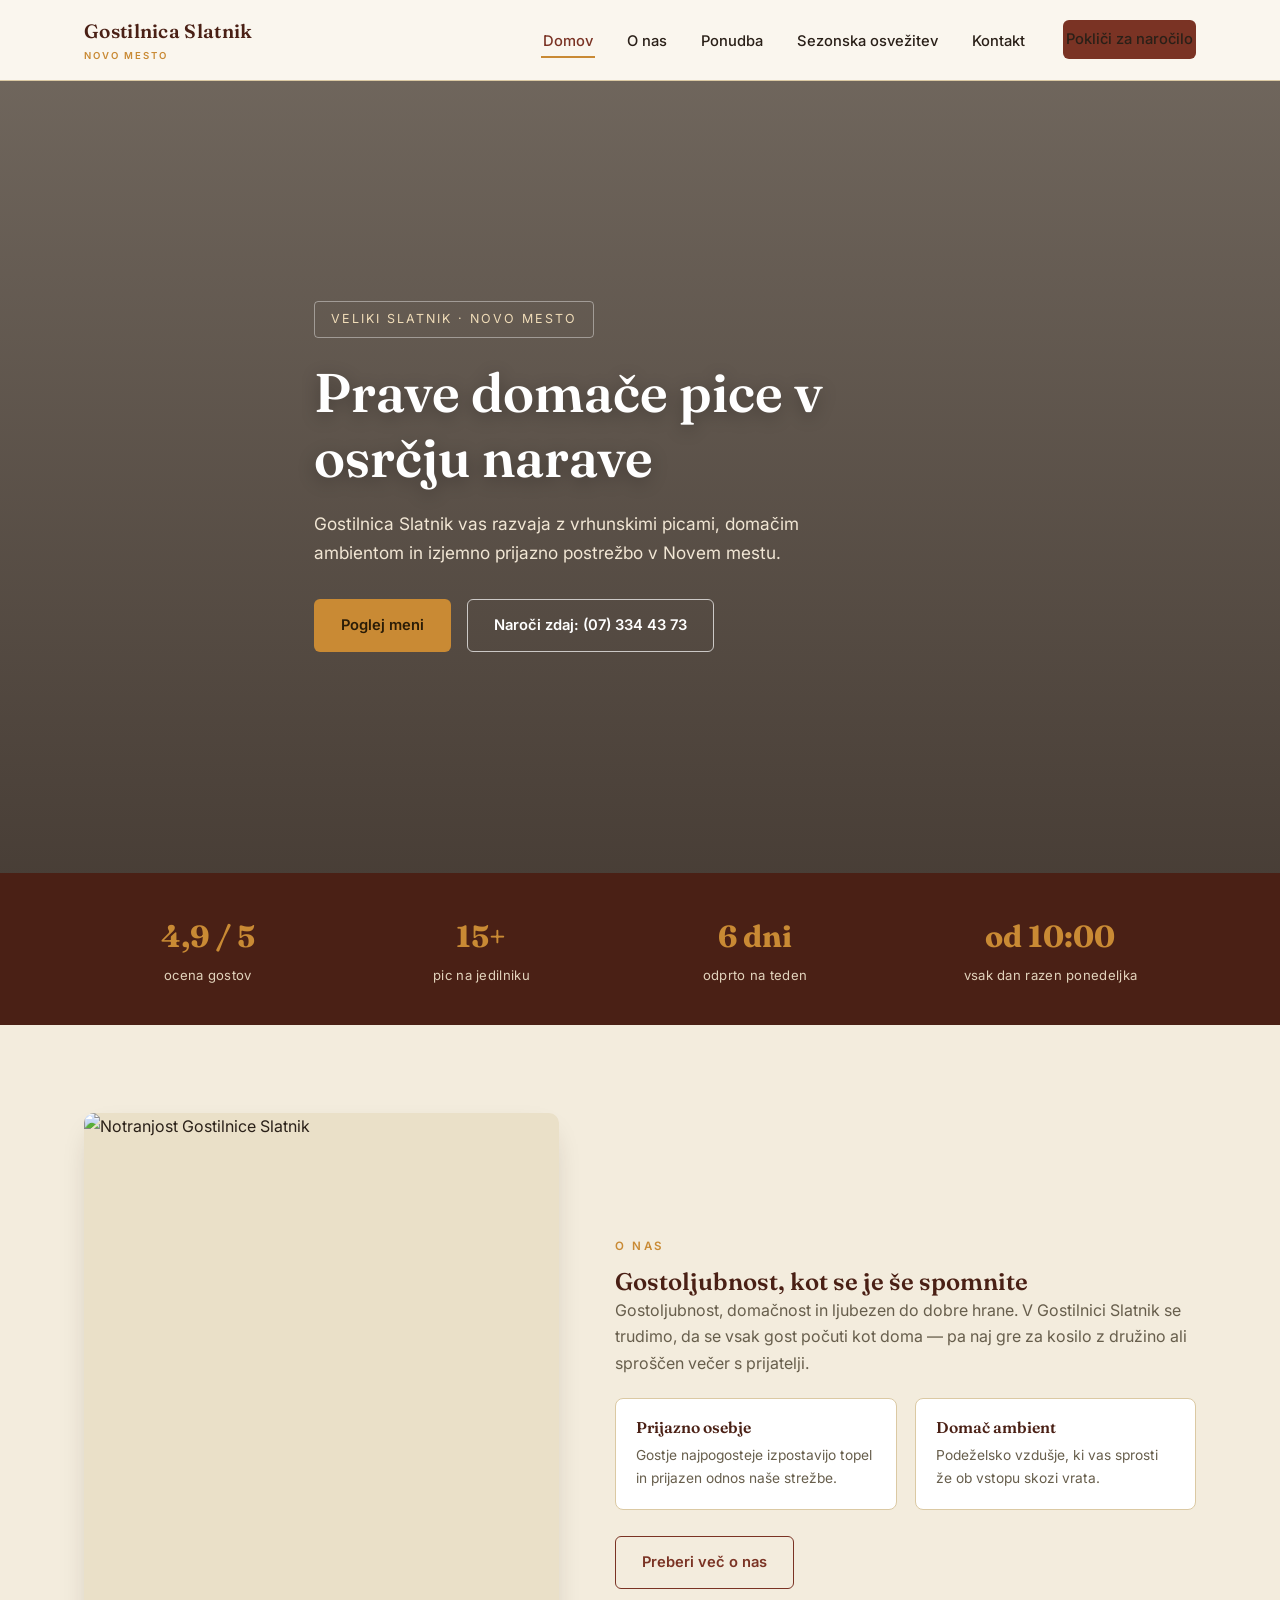
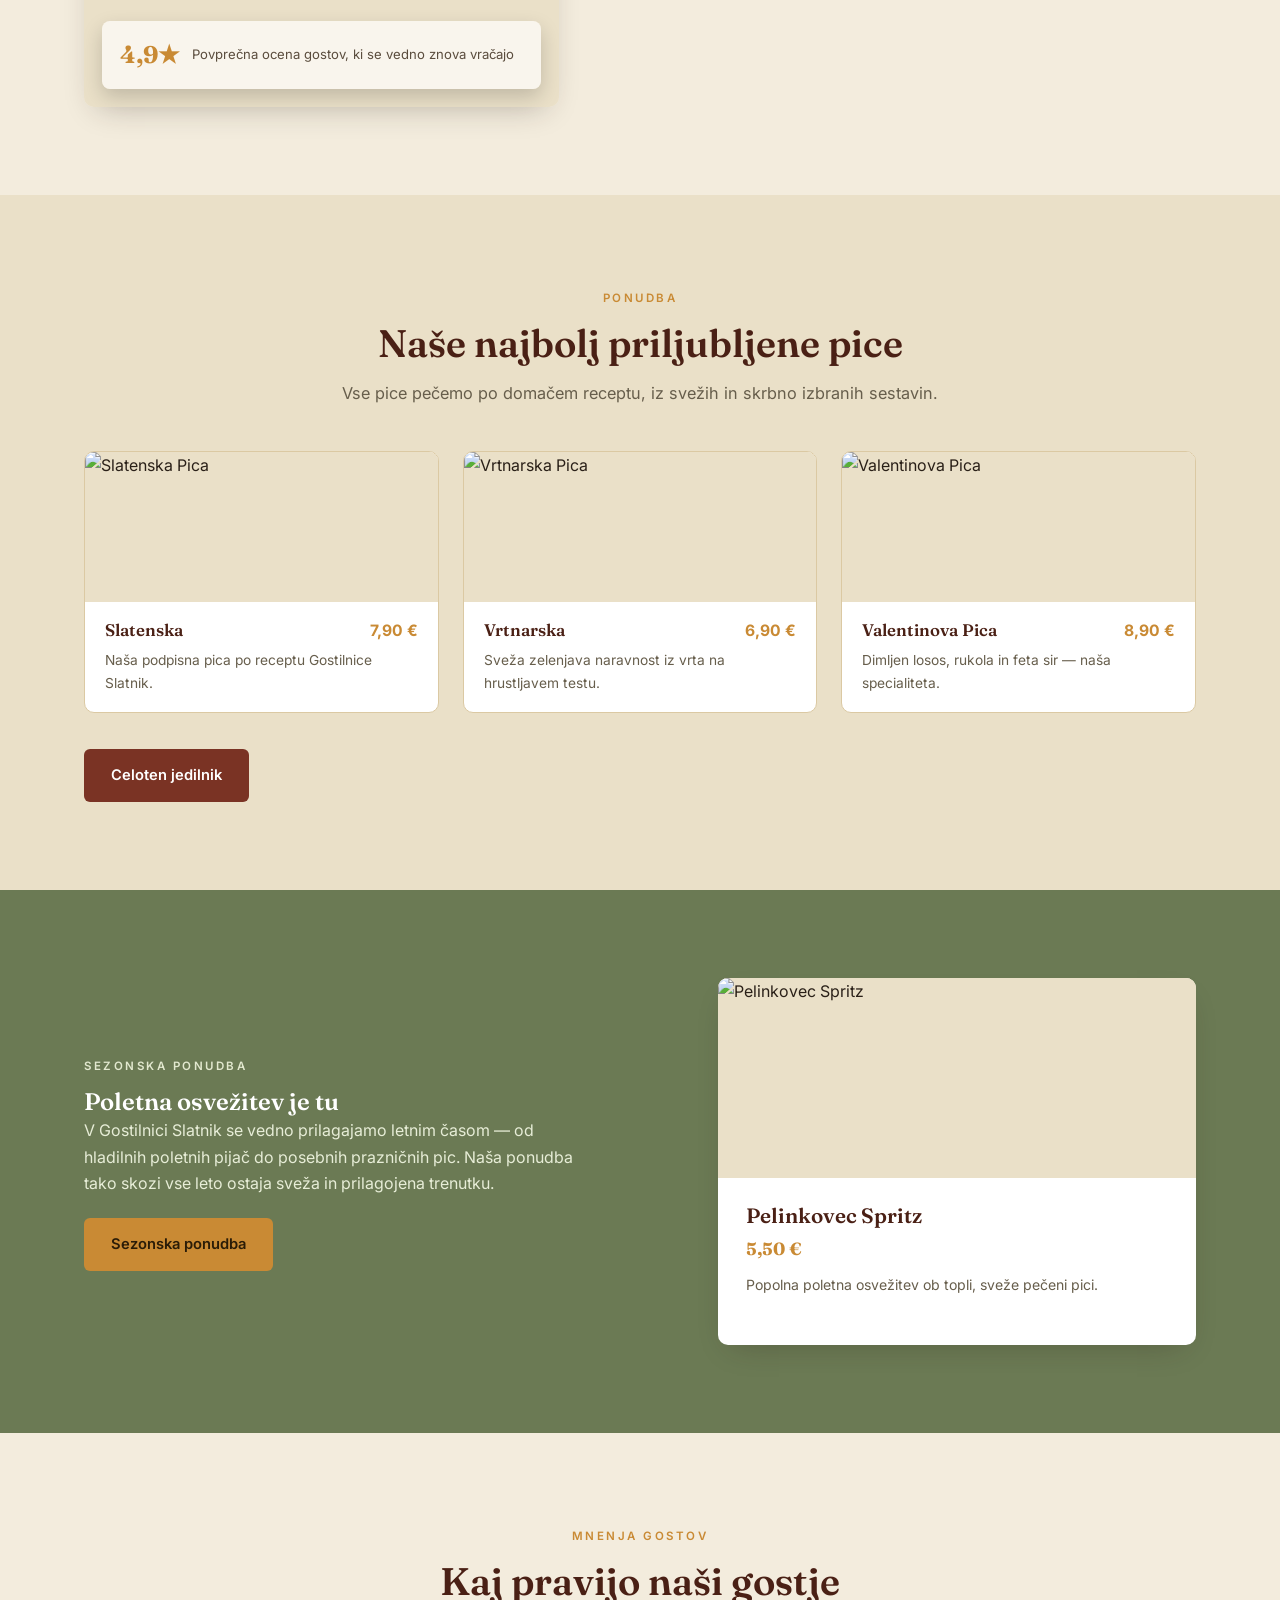
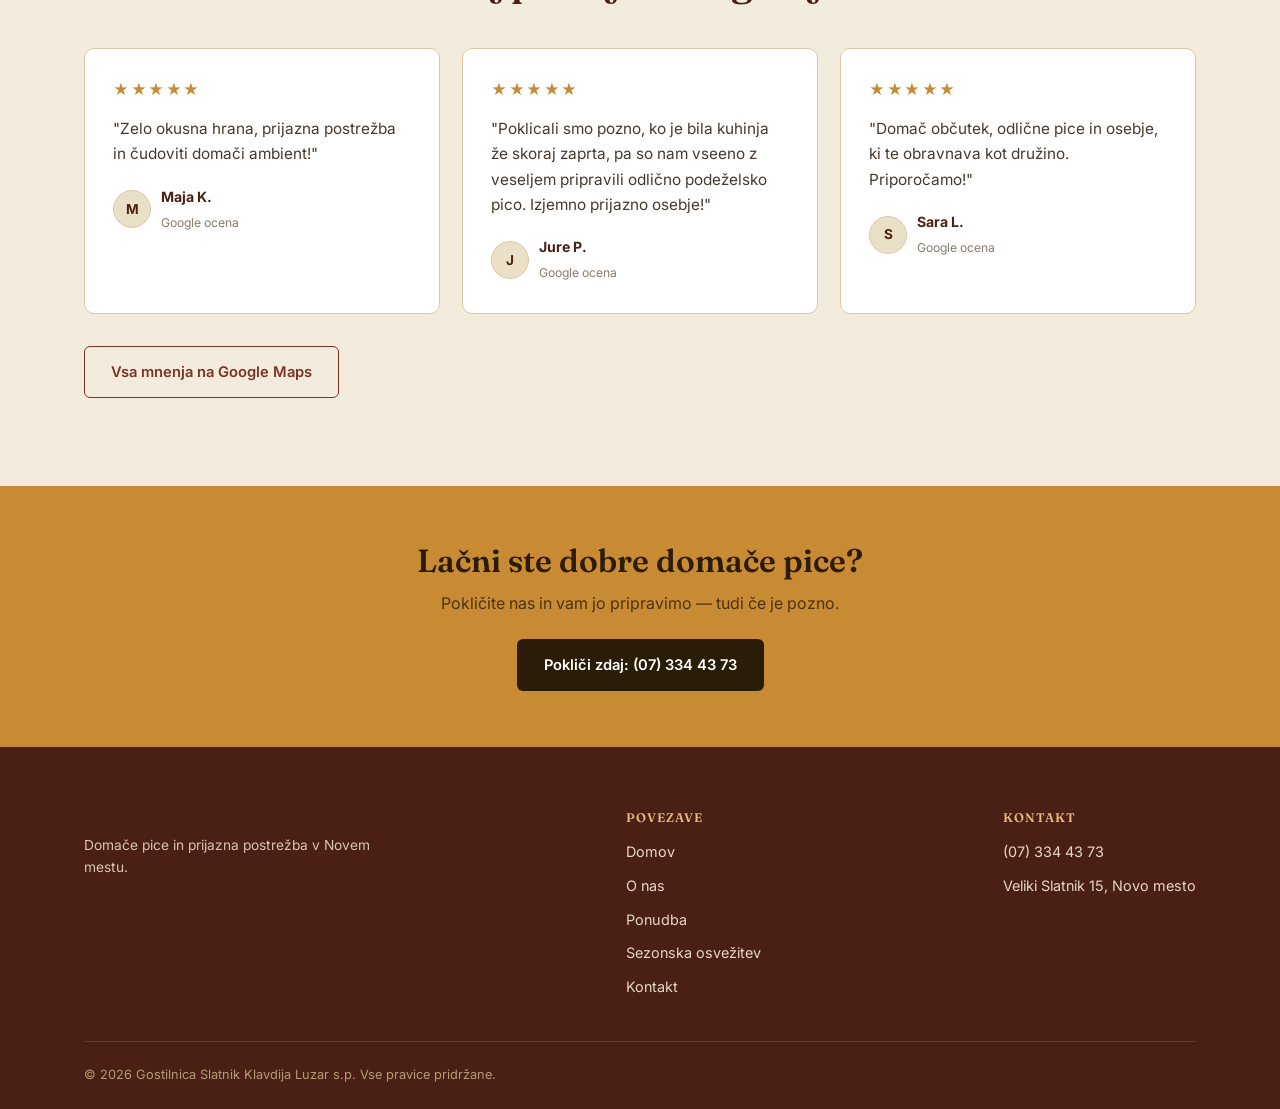
==== commit e46d3b6d: "WIP: start Ožgana glina redesign (palette + editorial components) New color tokens (clay/olive/ember" ====
--- a/index.html
+++ b/index.html
@@ -7,7 +7,7 @@
 <meta name="description" content="Gostilnica Slatnik Klavdija Luzar s.p. — domače pice, topel podeželski ambient in prijazna postrežba v Novem mestu.">
 <link rel="preconnect" href="https://fonts.googleapis.com">
 <link rel="preconnect" href="https://fonts.gstatic.com" crossorigin>
-<link href="https://fonts.googleapis.com/css2?family=Inter:wght@400;500;600;700&family=Fraunces:opsz,wght@9..144,500;9..144,600;9..144,700&display=swap" rel="stylesheet">
+<link href="https://fonts.googleapis.com/css2?family=Inter:wght@400;500;600;700&family=Fraunces:opsz,wght@9..144,500;9..144,600;9..144,700&family=Playfair+Display:ital@1&display=swap" rel="stylesheet">
 <link rel="stylesheet" href="style.css">
 </head>
 <body>
--- a/style.css
+++ b/style.css
@@ -1,17 +1,18 @@
 /* Gostilnica Slatnik — shared stylesheet */
 
 :root{
-  --brick: #8a3f2f;
-  --brick-dark: #5c2a20;
-  --ink: #2a2420;
-  --paper: #faf6ef;
-  --paper-2: #f1e8d8;
-  --line: #e3d6bd;
-  --gold: #b3822f;
-  --olive: #5f6b41;
-  --muted: #6b5f52;
+  /* Ožgana glina (Scorched Clay) */
+  --brick: #7a3324;
+  --brick-dark: #4a2015;
+  --ink: #2a2018;
+  --paper: #f3ecdd;
+  --paper-2: #eae0c8;
+  --line: #dbc9a3;
+  --gold: #c98a34;
+  --olive: #6b7a54;
+  --muted: #675e4c;
   --radius: 10px;
-  --shadow: 0 12px 30px -14px rgba(42,36,32,0.28);
+  --shadow: 0 12px 30px -14px rgba(42,32,24,0.32);
   --maxw: 1160px;
 }
 
@@ -366,14 +367,59 @@
 .cta-strip .btn-primary:hover{background:#150e03;}
 
 /* footer */
-footer{background:#20160f;color:#c7b6a2;padding:56px 0 24px;}
-.footer-grid{display:flex;flex-wrap:wrap;justify-content:space-between;gap:30px;padding-bottom:28px;border-bottom:1px solid rgba(255,255,255,0.08);}
-.footer-brand h3{color:#fff;font-size:1.2rem;margin-bottom:8px;}
+footer{background:var(--brick-dark);color:#d8c6ad;padding:64px 0 24px;position:relative;}
+.footer-grid{display:flex;flex-wrap:wrap;justify-content:space-between;gap:40px;padding-bottom:32px;border-bottom:1px solid rgba(255,255,255,0.12);}
+.footer-brand .wordmark{color:#fff;margin-bottom:14px;}
+.footer-brand .wordmark .w1{font-size:1.5rem;}
+.footer-brand .wordmark .w2{font-size:2.4rem;}
 .footer-brand p{max-width:300px;font-size:0.86rem;}
-.footer-col h4{color:#fff;font-size:0.85rem;margin-bottom:12px;text-transform:uppercase;letter-spacing:0.5px;}
-.footer-col a{display:block;font-size:0.86rem;margin-bottom:9px;color:#c7b6a2;}
-.footer-col a:hover{color:var(--gold);}
-.footer-bottom{padding-top:20px;text-align:center;font-size:0.8rem;color:#8a7a68;}
+.footer-col h4{color:#e8b978;font-size:0.78rem;margin-bottom:14px;text-transform:uppercase;letter-spacing:1px;}
+.footer-col a{display:block;font-size:0.9rem;margin-bottom:10px;color:#e6d8c1;}
+.footer-col a:hover{color:#fff;}
+.footer-cta{display:flex;align-items:center;justify-content:center;}
+.footer-bottom{padding-top:22px;display:flex;flex-wrap:wrap;justify-content:space-between;gap:10px;font-size:0.8rem;color:#b39a76;}
+
+/* wordmark lockup (used in nav, hero, footer) */
+.wordmark{font-family:'Fraunces', serif;line-height:0.92;}
+.wordmark .w1{display:block;font-size:0.42em;font-weight:500;}
+.wordmark .w2{display:block;font-size:1em;font-weight:600;margin-top:-0.05em;}
+.script-tag{font-family:'Playfair Display', serif;font-style:italic;font-size:1rem;color:var(--paper);opacity:0.85;}
+
+/* block hero (solid color, layered photo composition) */
+.block-hero{background:var(--brick);color:#fff;overflow:hidden;}
+.hero-grid{display:grid;grid-template-columns:1.05fr 1fr;gap:44px;align-items:center;padding:56px 0 44px;}
+.hero-copy .wordmark{color:#fff;}
+.hero-copy .wordmark .w2{font-size:clamp(3rem, 7vw, 5.2rem);}
+.hero-copy .wordmark .w1{font-size:clamp(1.2rem, 2.4vw, 1.6rem);}
+.hero-copy p{color:#f0e2c8;max-width:440px;margin:18px 0 30px;font-size:1.02rem;}
+.hero-photos{position:relative;min-height:340px;}
+.hero-photo-main{position:relative;width:78%;margin-left:auto;aspect-ratio:3/4;border-radius:6px;overflow:hidden;box-shadow:0 30px 60px -10px rgba(0,0,0,0.45);}
+.hero-photo-accent{position:absolute;top:-6%;left:0;width:44%;aspect-ratio:1/1;border-radius:6px;overflow:hidden;box-shadow:0 20px 40px -8px rgba(0,0,0,0.45);border:5px solid var(--brick);z-index:2;}
+.hero-meta-row{display:flex;justify-content:space-between;align-items:center;padding:22px 0;border-top:1px solid rgba(255,255,255,0.2);font-size:0.78rem;letter-spacing:1px;text-transform:uppercase;color:rgba(255,255,255,0.7);}
+.hero-meta-row a{text-decoration:underline;text-decoration-color:rgba(255,255,255,0.4);}
+
+/* editorial menu list (compact rows instead of photo cards) */
+.menu-list-split{display:grid;grid-template-columns:0.85fr 1.15fr;gap:52px;align-items:start;}
+.menu-list-photo{border-radius:var(--radius);overflow:hidden;box-shadow:var(--shadow);aspect-ratio:4/5;position:sticky;top:110px;}
+.menu-list-row{display:flex;justify-content:space-between;align-items:baseline;gap:20px;padding:16px 0;border-bottom:1px solid var(--line);}
+.menu-list-row .name{font-family:'Fraunces', serif;font-size:1.08rem;color:var(--brick-dark);display:block;}
+.menu-list-row .desc{display:block;font-family:'Inter',sans-serif;font-size:0.82rem;color:var(--muted);margin-top:3px;}
+.menu-list-row .price{font-weight:700;color:var(--gold);white-space:nowrap;font-size:0.95rem;}
+
+/* narrative/story block (no fabricated dates — real facts only) */
+.story-block{background:var(--paper-2);}
+.story-quote{font-family:'Fraunces', serif;font-size:clamp(1.5rem, 2.8vw, 2.2rem);line-height:1.4;color:var(--brick-dark);max-width:800px;}
+.story-quote .accent{color:var(--gold);}
+.story-meta{display:flex;gap:44px;margin-top:38px;flex-wrap:wrap;}
+.story-stat strong{display:block;font-family:'Fraunces', serif;font-size:2rem;color:var(--brick);}
+.story-stat span{font-size:0.8rem;color:var(--muted);text-transform:uppercase;letter-spacing:0.5px;}
+
+@media (max-width:860px){
+  .hero-grid{grid-template-columns:1fr;padding-top:36px;}
+  .hero-photos{min-height:280px;margin-top:10px;}
+  .menu-list-split{grid-template-columns:1fr;}
+  .menu-list-photo{position:static;aspect-ratio:16/10;}
+}
 
 /* misc */
 .ph-fallback{background:var(--paper-2) !important;}
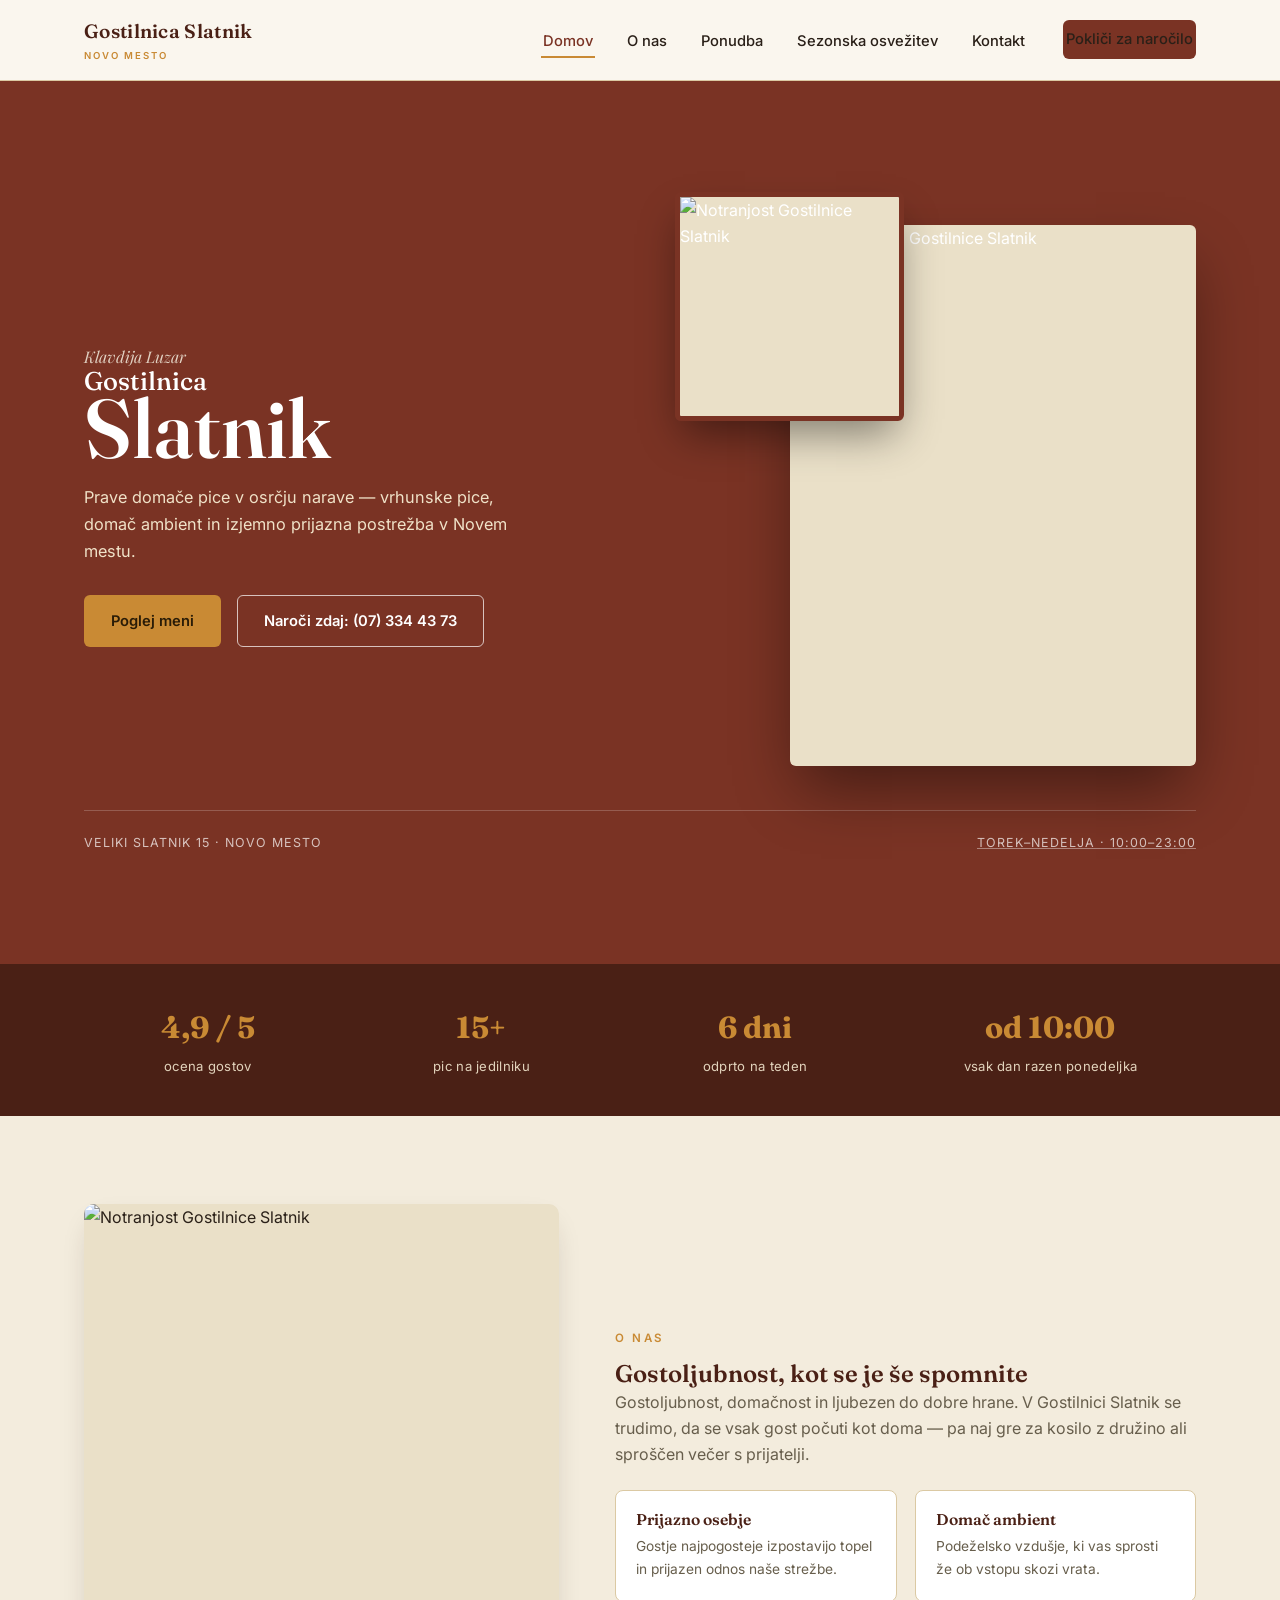
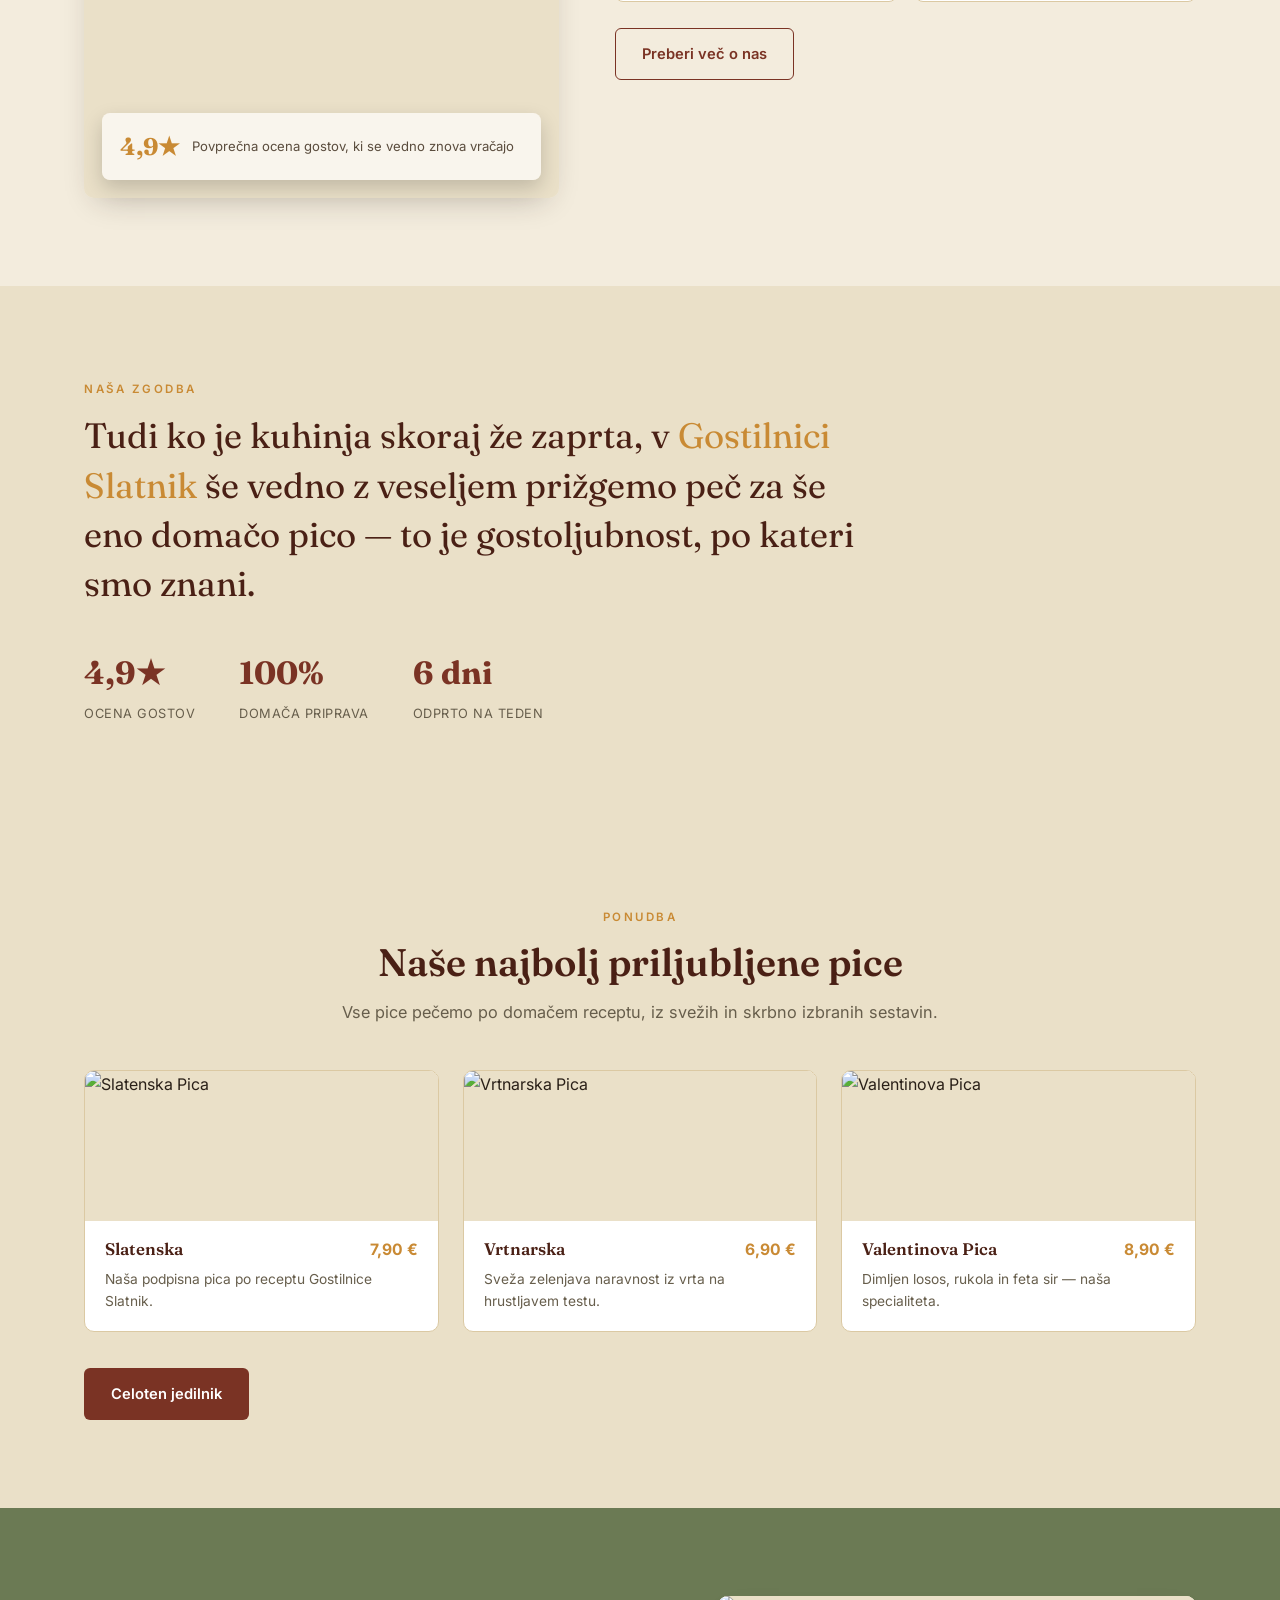
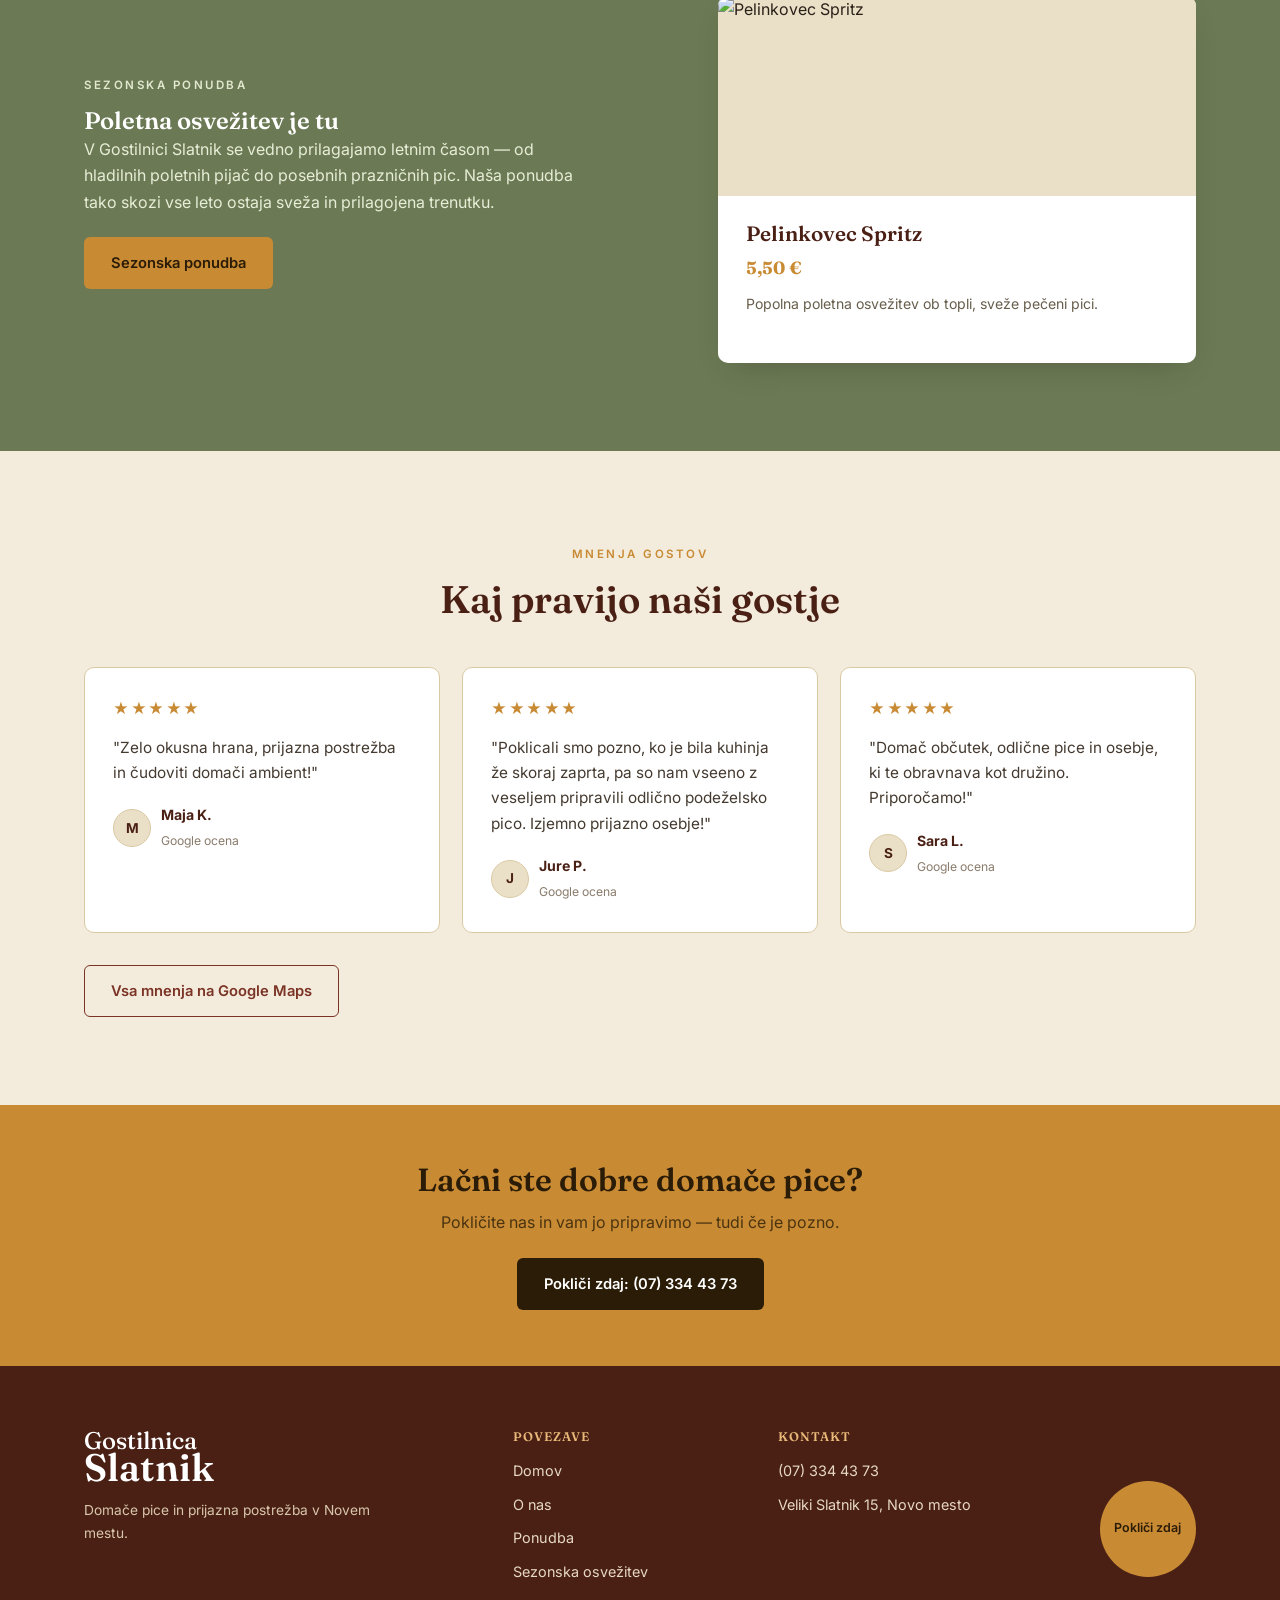
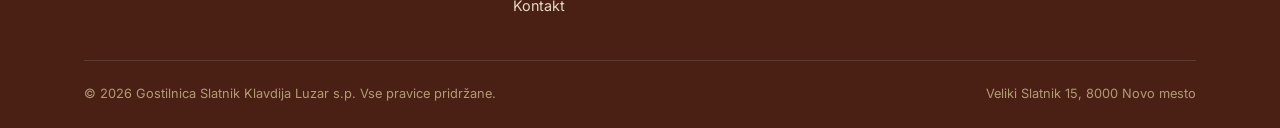
==== commit ce167f27: "Complete Ožgana glina redesign across all 5 pages Roll the clay/olive/ember-gold editorial direction" ====
--- a/index.html
+++ b/index.html
@@ -32,14 +32,26 @@
 
 <main id="main">
 
-  <section class="home-hero" style="background-image:linear-gradient(180deg, rgba(30,19,13,0.62), rgba(30,19,13,0.8)), url('https://images.unsplash.com/photo-1513104890138-7c749659a591?auto=format&fit=crop&w=1800&q=75');">
-    <div class="container">
-      <span class="tagline">Veliki Slatnik · Novo mesto</span>
-      <h1>Prave domače pice v osrčju narave</h1>
-      <p>Gostilnica Slatnik vas razvaja z vrhunskimi picami, domačim ambientom in izjemno prijazno postrežbo v Novem mestu.</p>
-      <div class="hero-buttons">
-        <a href="ponudba.html" class="btn btn-gold">Poglej meni</a>
-        <a href="tel:+38673344373" class="btn btn-outline">Naroči zdaj: (07) 334 43 73</a>
+  <section class="block-hero">
+    <div class="container">
+      <div class="hero-grid">
+        <div class="hero-copy">
+          <span class="script-tag">Klavdija Luzar</span>
+          <div class="wordmark"><span class="w1">Gostilnica</span><span class="w2">Slatnik</span></div>
+          <p>Prave domače pice v osrčju narave — vrhunske pice, domač ambient in izjemno prijazna postrežba v Novem mestu.</p>
+          <div class="hero-buttons">
+            <a href="ponudba.html" class="btn btn-gold">Poglej meni</a>
+            <a href="tel:+38673344373" class="btn btn-outline">Naroči zdaj: (07) 334 43 73</a>
+          </div>
+        </div>
+        <div class="hero-photos">
+          <div class="hero-photo-accent"><img class="photo" src="https://images.unsplash.com/photo-1414235077428-338989a2e8c0?auto=format&fit=crop&w=600&q=75" alt="Notranjost Gostilnice Slatnik"></div>
+          <div class="hero-photo-main"><img class="photo" src="https://images.unsplash.com/photo-1513104890138-7c749659a591?auto=format&fit=crop&w=900&q=75" alt="Domača pica Gostilnice Slatnik"></div>
+        </div>
+      </div>
+      <div class="hero-meta-row">
+        <span>Veliki Slatnik 15 · Novo mesto</span>
+        <a href="kontakt.html">Torek–Nedelja · 10:00–23:00</a>
       </div>
     </div>
   </section>
@@ -75,6 +87,18 @@
     </div>
   </section>
 
+  <section class="story-block">
+    <div class="container">
+      <span class="eyebrow">Naša zgodba</span>
+      <p class="story-quote">Tudi ko je kuhinja skoraj že zaprta, v <span class="accent">Gostilnici Slatnik</span> še vedno z veseljem prižgemo peč za še eno domačo pico — to je gostoljubnost, po kateri smo znani.</p>
+      <div class="story-meta">
+        <div class="story-stat"><strong>4,9★</strong><span>Ocena gostov</span></div>
+        <div class="story-stat"><strong>100%</strong><span>Domača priprava</span></div>
+        <div class="story-stat"><strong>6 dni</strong><span>Odprto na teden</span></div>
+      </div>
+    </div>
+  </section>
+
   <section style="background:var(--paper-2);">
     <div class="container">
       <div class="section-head center">
@@ -160,7 +184,7 @@
   <div class="container">
     <div class="footer-grid">
       <div class="footer-brand">
-        <h3>Gostilnica Slatnik</h3>
+        <div class="wordmark"><span class="w1">Gostilnica</span><span class="w2">Slatnik</span></div>
         <p>Domače pice in prijazna postrežba v Novem mestu.</p>
       </div>
       <div class="footer-col">
@@ -176,8 +200,14 @@
         <a href="tel:+38673344373">(07) 334 43 73</a>
         <a href="kontakt.html">Veliki Slatnik 15, Novo mesto</a>
       </div>
-    </div>
-    <div class="footer-bottom">&copy; 2026 Gostilnica Slatnik Klavdija Luzar s.p. Vse pravice pridržane.</div>
+      <div class="footer-cta">
+        <a href="tel:+38673344373" class="btn btn-gold" style="border-radius:50%;width:96px;height:96px;text-align:center;justify-content:center;padding:0;font-size:0.78rem;">Pokliči zdaj</a>
+      </div>
+    </div>
+    <div class="footer-bottom">
+      <span>&copy; 2026 Gostilnica Slatnik Klavdija Luzar s.p. Vse pravice pridržane.</span>
+      <span>Veliki Slatnik 15, 8000 Novo mesto</span>
+    </div>
   </div>
 </footer>
 
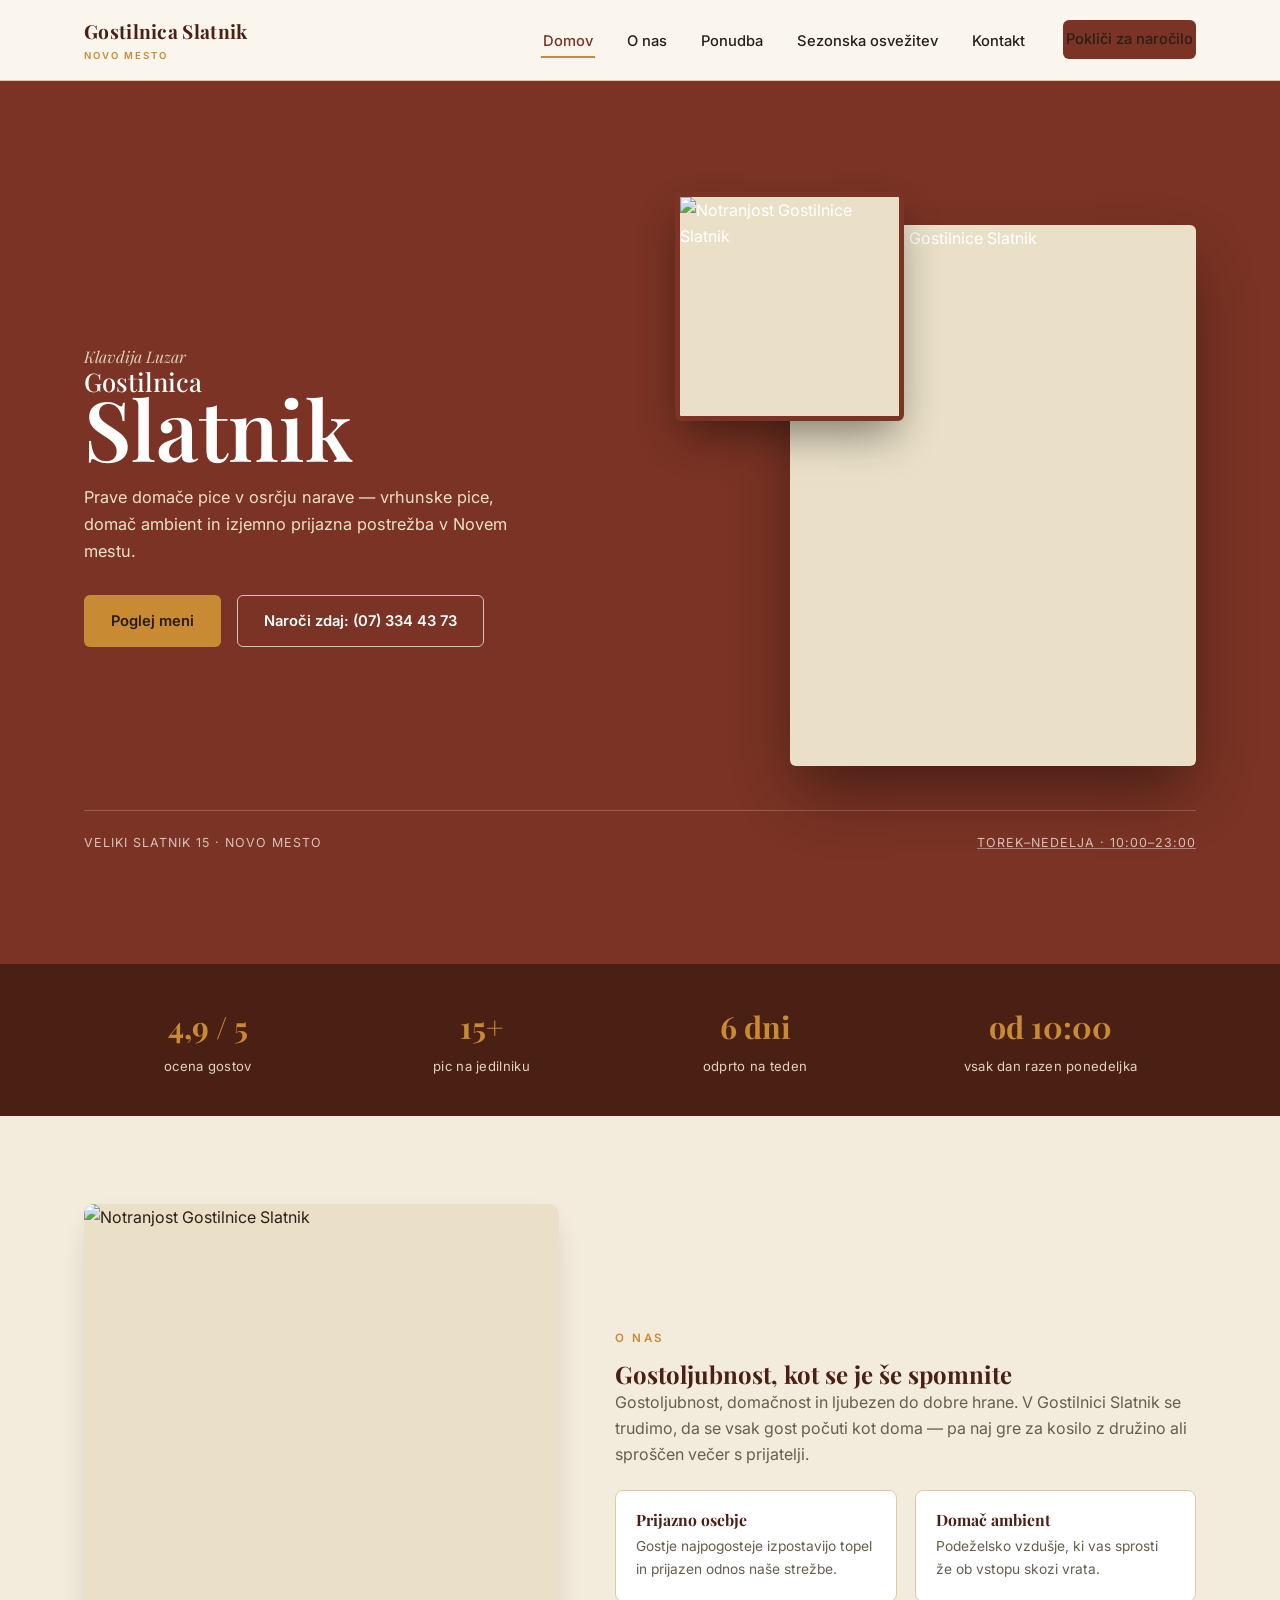
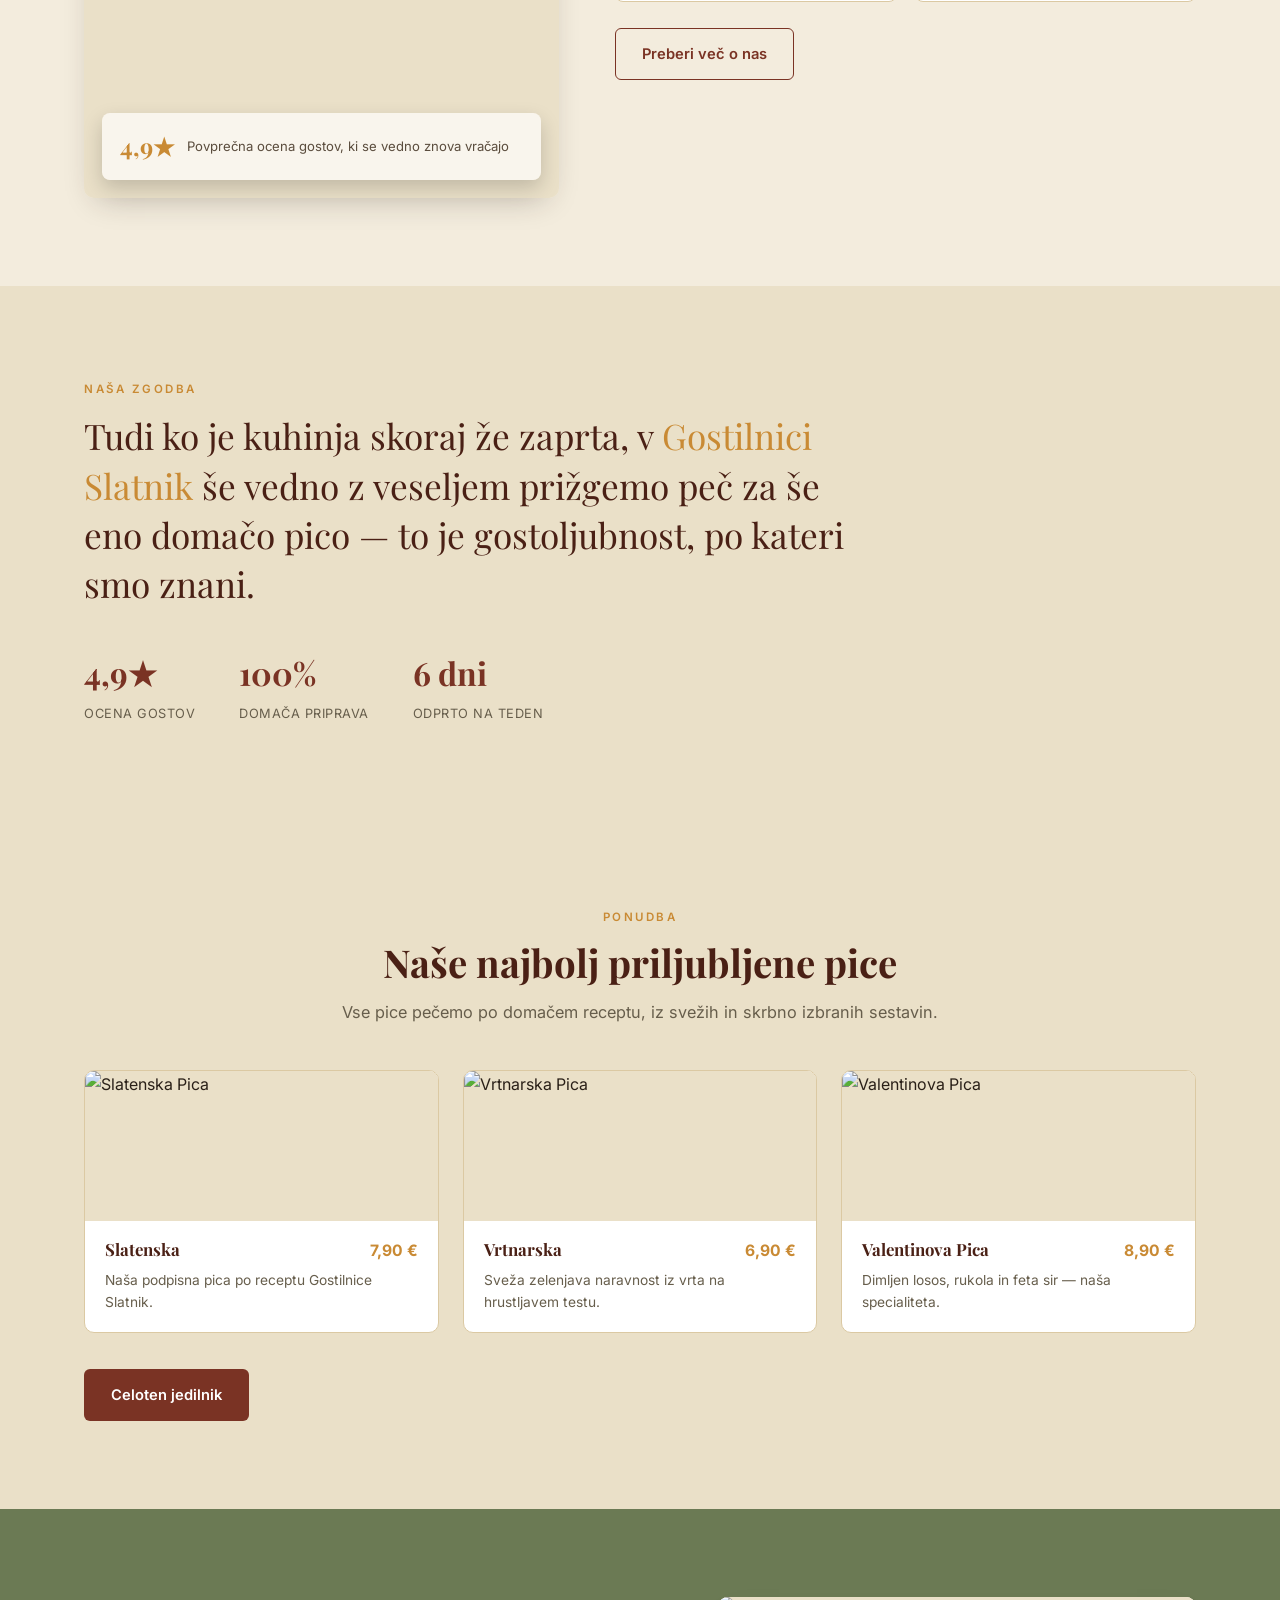
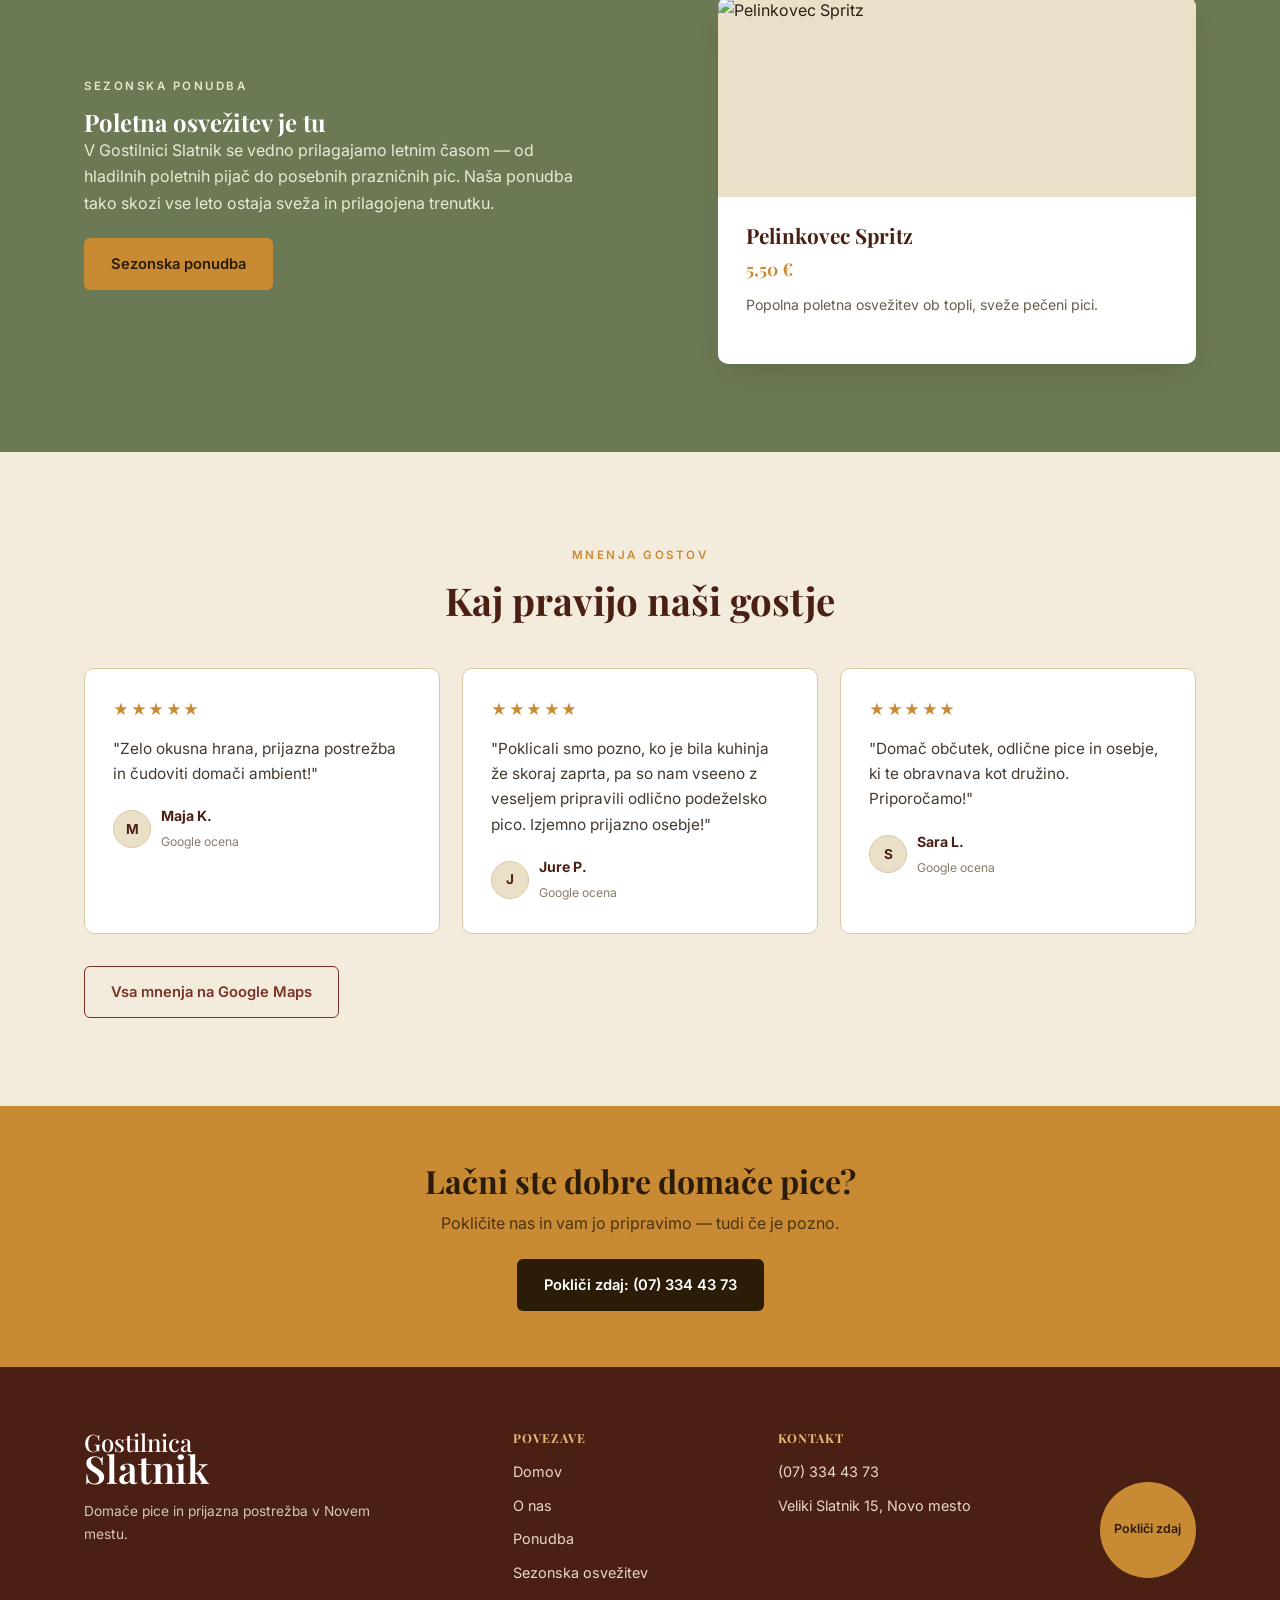
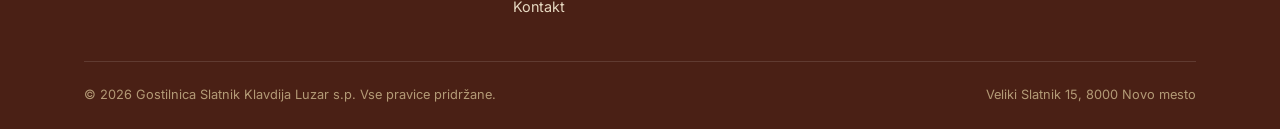
==== commit b401419f: "Switch headings/wordmark to Playfair Display for a more elegant look Replace Fraunces with Playfair " ====
--- a/index.html
+++ b/index.html
@@ -7,7 +7,7 @@
 <meta name="description" content="Gostilnica Slatnik Klavdija Luzar s.p. — domače pice, topel podeželski ambient in prijazna postrežba v Novem mestu.">
 <link rel="preconnect" href="https://fonts.googleapis.com">
 <link rel="preconnect" href="https://fonts.gstatic.com" crossorigin>
-<link href="https://fonts.googleapis.com/css2?family=Inter:wght@400;500;600;700&family=Fraunces:opsz,wght@9..144,500;9..144,600;9..144,700&family=Playfair+Display:ital@1&display=swap" rel="stylesheet">
+<link href="https://fonts.googleapis.com/css2?family=Inter:wght@400;500;600;700&family=Playfair+Display:ital,wght@0,600;0,700;0,800;1,400;1,600&display=swap" rel="stylesheet">
 <link rel="stylesheet" href="style.css">
 </head>
 <body>
--- a/style.css
+++ b/style.css
@@ -26,8 +26,8 @@
   -webkit-font-smoothing:antialiased;
 }
 h1,h2,h3,h4{
-  font-family:'Fraunces', Georgia, serif;
-  font-weight:600;
+  font-family:'Playfair Display', Georgia, serif;
+  font-weight:700;
   line-height:1.2;
   color:var(--brick-dark);
 }
@@ -92,9 +92,9 @@
   margin:0 auto;
 }
 .brand{
-  font-family:'Fraunces', Georgia, serif;
+  font-family:'Playfair Display', Georgia, serif;
   font-size:1.2rem;
-  font-weight:600;
+  font-weight:700;
   color:var(--brick-dark);
   letter-spacing:0.3px;
 }
@@ -208,7 +208,7 @@
   display:flex;flex-wrap:wrap;justify-content:space-around;gap:26px;padding:38px 24px;
 }
 .stat{text-align:center;min-width:130px;}
-.stat strong{display:block;font-size:1.9rem;font-family:'Fraunces', serif;color:var(--gold);}
+.stat strong{display:block;font-size:1.9rem;font-family:'Playfair Display', serif;color:var(--gold);}
 .stat span{font-size:0.82rem;color:#e2d3bc;letter-spacing:0.3px;}
 
 /* photo helpers with graceful fallback */
@@ -233,7 +233,7 @@
   display:flex;align-items:center;gap:12px;
   box-shadow:0 8px 20px rgba(0,0,0,0.18);
 }
-.about-badge strong{font-size:1.5rem;color:var(--gold);font-family:'Fraunces', serif;}
+.about-badge strong{font-size:1.5rem;color:var(--gold);font-family:'Playfair Display', serif;}
 .about-badge span{font-size:0.82rem;color:#5a4c3d;}
 .about-features{display:grid;grid-template-columns:1fr 1fr;gap:18px;margin-top:8px;}
 .feature-card{
@@ -292,7 +292,7 @@
   background:rgba(255,255,255,0.14);border:1px solid rgba(255,255,255,0.3);
   padding:6px 14px;border-radius:4px;font-size:0.82rem;
 }
-.special-price{font-size:1.4rem;font-weight:700;color:var(--gold);font-family:'Fraunces', serif;}
+.special-price{font-size:1.4rem;font-weight:700;color:var(--gold);font-family:'Playfair Display', serif;}
 
 /* compact add-on / extras list (Dodatki) */
 .addon-list{margin-top:44px;background:#fff;border:1px solid var(--line);border-radius:var(--radius);padding:6px 28px;}
@@ -320,7 +320,7 @@
 .drink-photo{width:100%;height:200px;background:var(--paper-2);}
 .drink-card-body{padding:26px 28px;}
 .drink-card-body h3{font-size:1.3rem;margin-bottom:6px;}
-.drink-price{color:var(--gold);font-weight:700;font-size:1.1rem;margin-bottom:10px;font-family:'Fraunces',serif;}
+.drink-price{color:var(--gold);font-weight:700;font-size:1.1rem;margin-bottom:10px;font-family:'Playfair Display',serif;}
 .drink-card-body p{font-size:0.88rem;color:var(--muted);}
 
 /* reviews */
@@ -380,7 +380,7 @@
 .footer-bottom{padding-top:22px;display:flex;flex-wrap:wrap;justify-content:space-between;gap:10px;font-size:0.8rem;color:#b39a76;}
 
 /* wordmark lockup (used in nav, hero, footer) */
-.wordmark{font-family:'Fraunces', serif;line-height:0.92;}
+.wordmark{font-family:'Playfair Display', serif;line-height:0.92;}
 .wordmark .w1{display:block;font-size:0.42em;font-weight:500;}
 .wordmark .w2{display:block;font-size:1em;font-weight:600;margin-top:-0.05em;}
 .script-tag{font-family:'Playfair Display', serif;font-style:italic;font-size:1rem;color:var(--paper);opacity:0.85;}
@@ -402,16 +402,16 @@
 .menu-list-split{display:grid;grid-template-columns:0.85fr 1.15fr;gap:52px;align-items:start;}
 .menu-list-photo{border-radius:var(--radius);overflow:hidden;box-shadow:var(--shadow);aspect-ratio:4/5;position:sticky;top:110px;}
 .menu-list-row{display:flex;justify-content:space-between;align-items:baseline;gap:20px;padding:16px 0;border-bottom:1px solid var(--line);}
-.menu-list-row .name{font-family:'Fraunces', serif;font-size:1.08rem;color:var(--brick-dark);display:block;}
+.menu-list-row .name{font-family:'Playfair Display', serif;font-size:1.08rem;color:var(--brick-dark);display:block;}
 .menu-list-row .desc{display:block;font-family:'Inter',sans-serif;font-size:0.82rem;color:var(--muted);margin-top:3px;}
 .menu-list-row .price{font-weight:700;color:var(--gold);white-space:nowrap;font-size:0.95rem;}
 
 /* narrative/story block (no fabricated dates — real facts only) */
 .story-block{background:var(--paper-2);}
-.story-quote{font-family:'Fraunces', serif;font-size:clamp(1.5rem, 2.8vw, 2.2rem);line-height:1.4;color:var(--brick-dark);max-width:800px;}
+.story-quote{font-family:'Playfair Display', serif;font-size:clamp(1.5rem, 2.8vw, 2.2rem);line-height:1.4;color:var(--brick-dark);max-width:800px;}
 .story-quote .accent{color:var(--gold);}
 .story-meta{display:flex;gap:44px;margin-top:38px;flex-wrap:wrap;}
-.story-stat strong{display:block;font-family:'Fraunces', serif;font-size:2rem;color:var(--brick);}
+.story-stat strong{display:block;font-family:'Playfair Display', serif;font-size:2rem;color:var(--brick);}
 .story-stat span{font-size:0.8rem;color:var(--muted);text-transform:uppercase;letter-spacing:0.5px;}
 
 @media (max-width:860px){
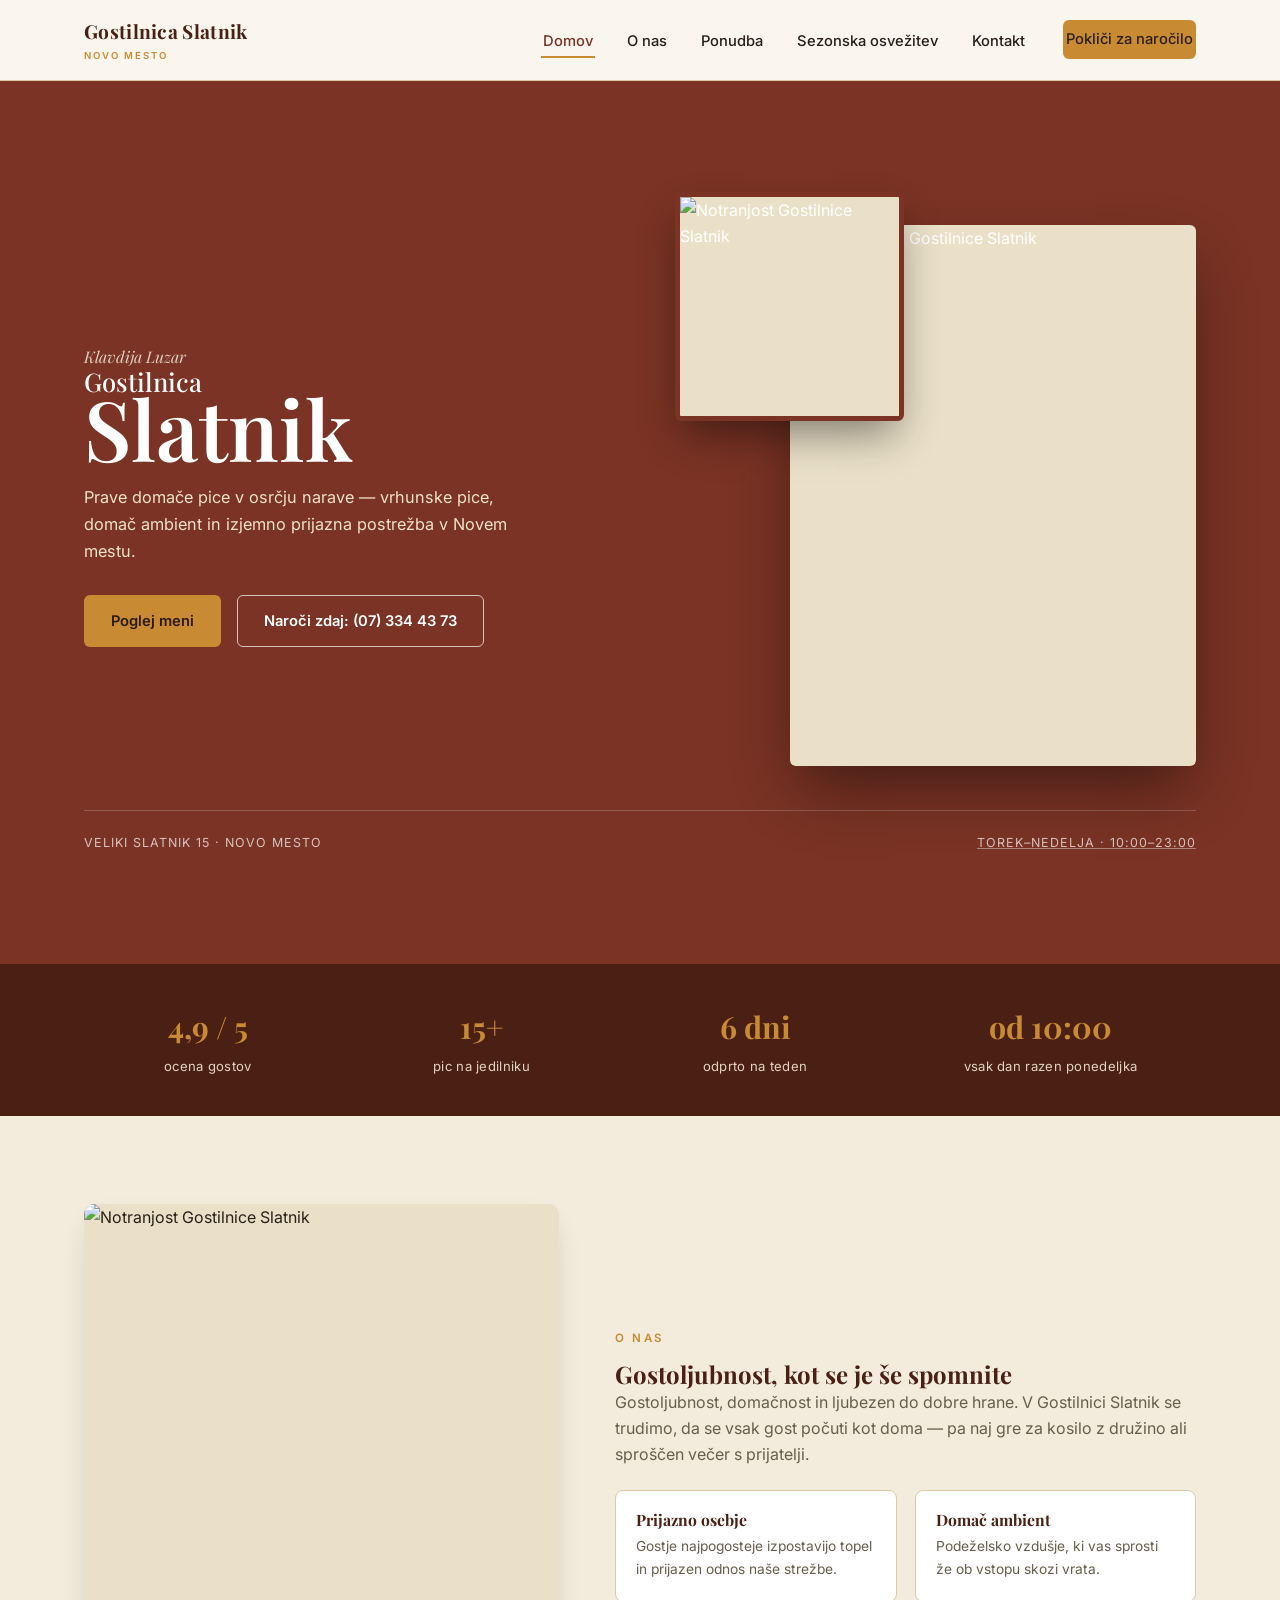
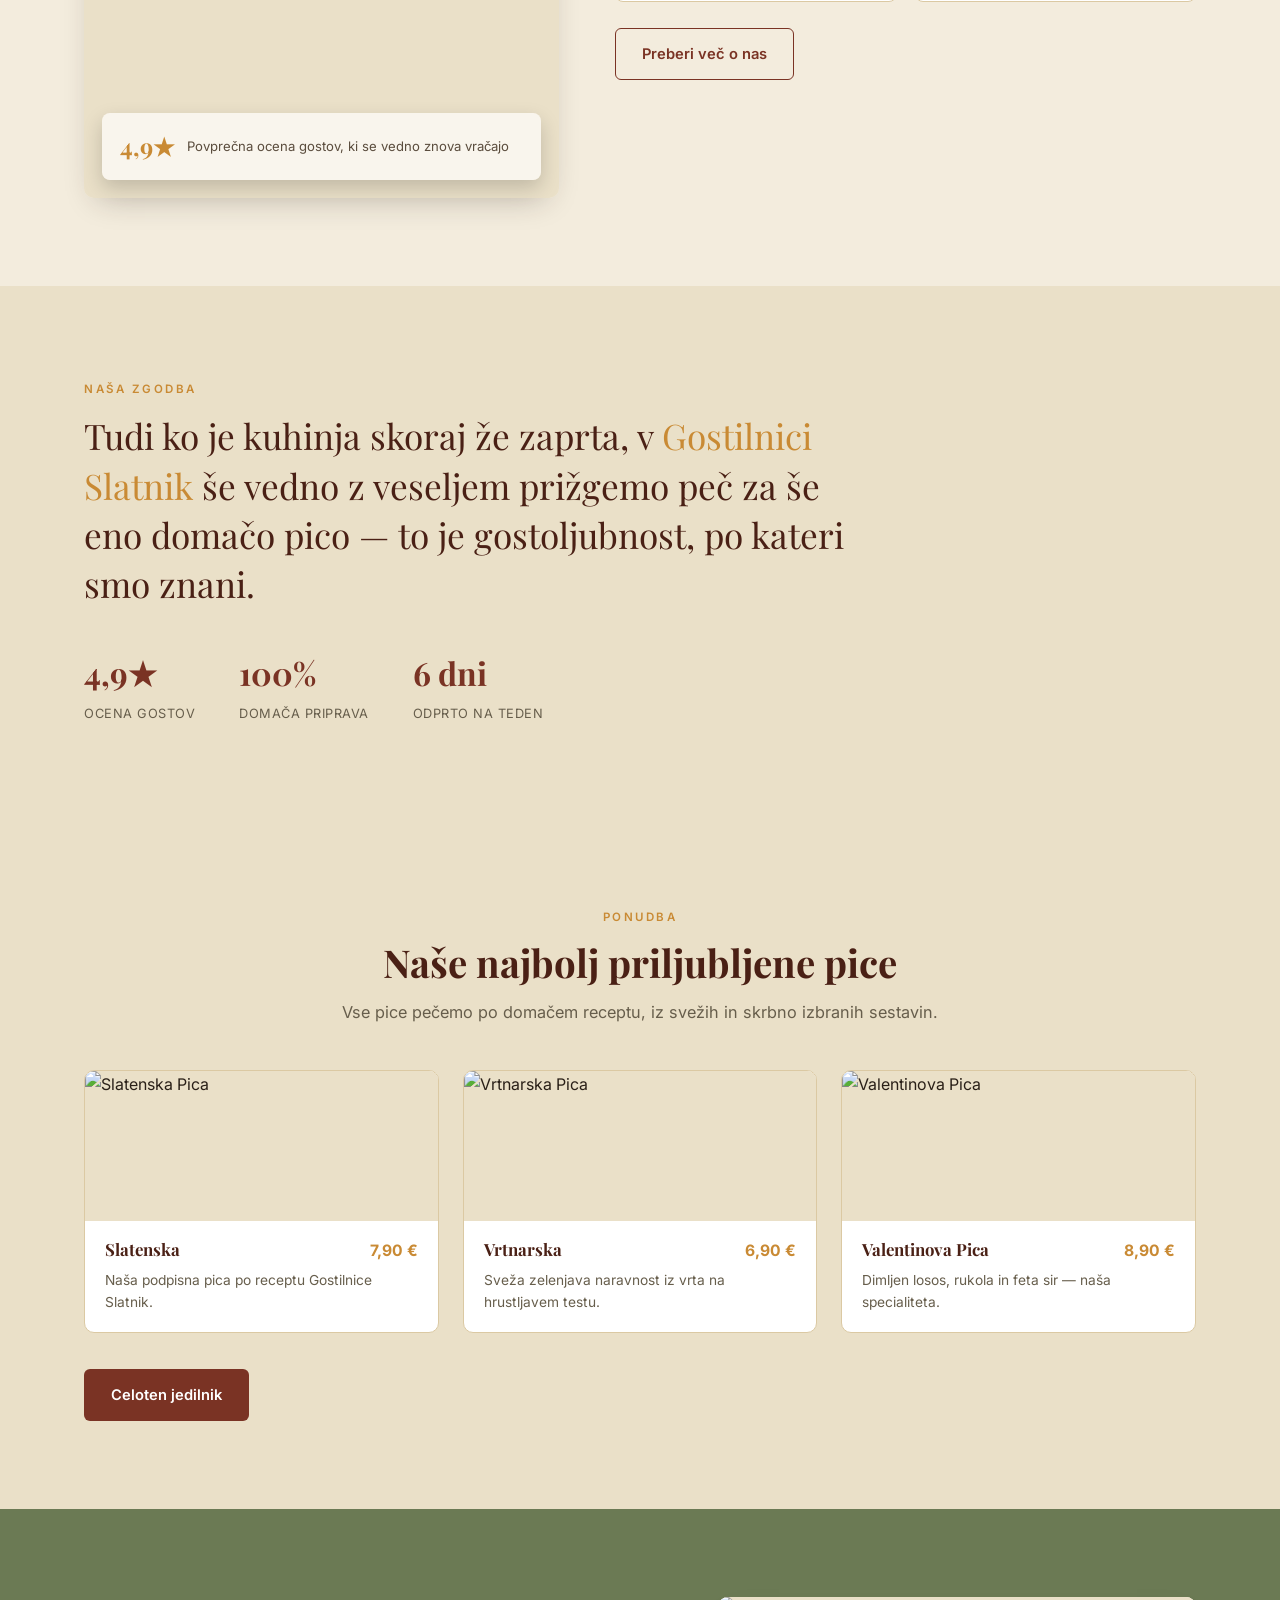
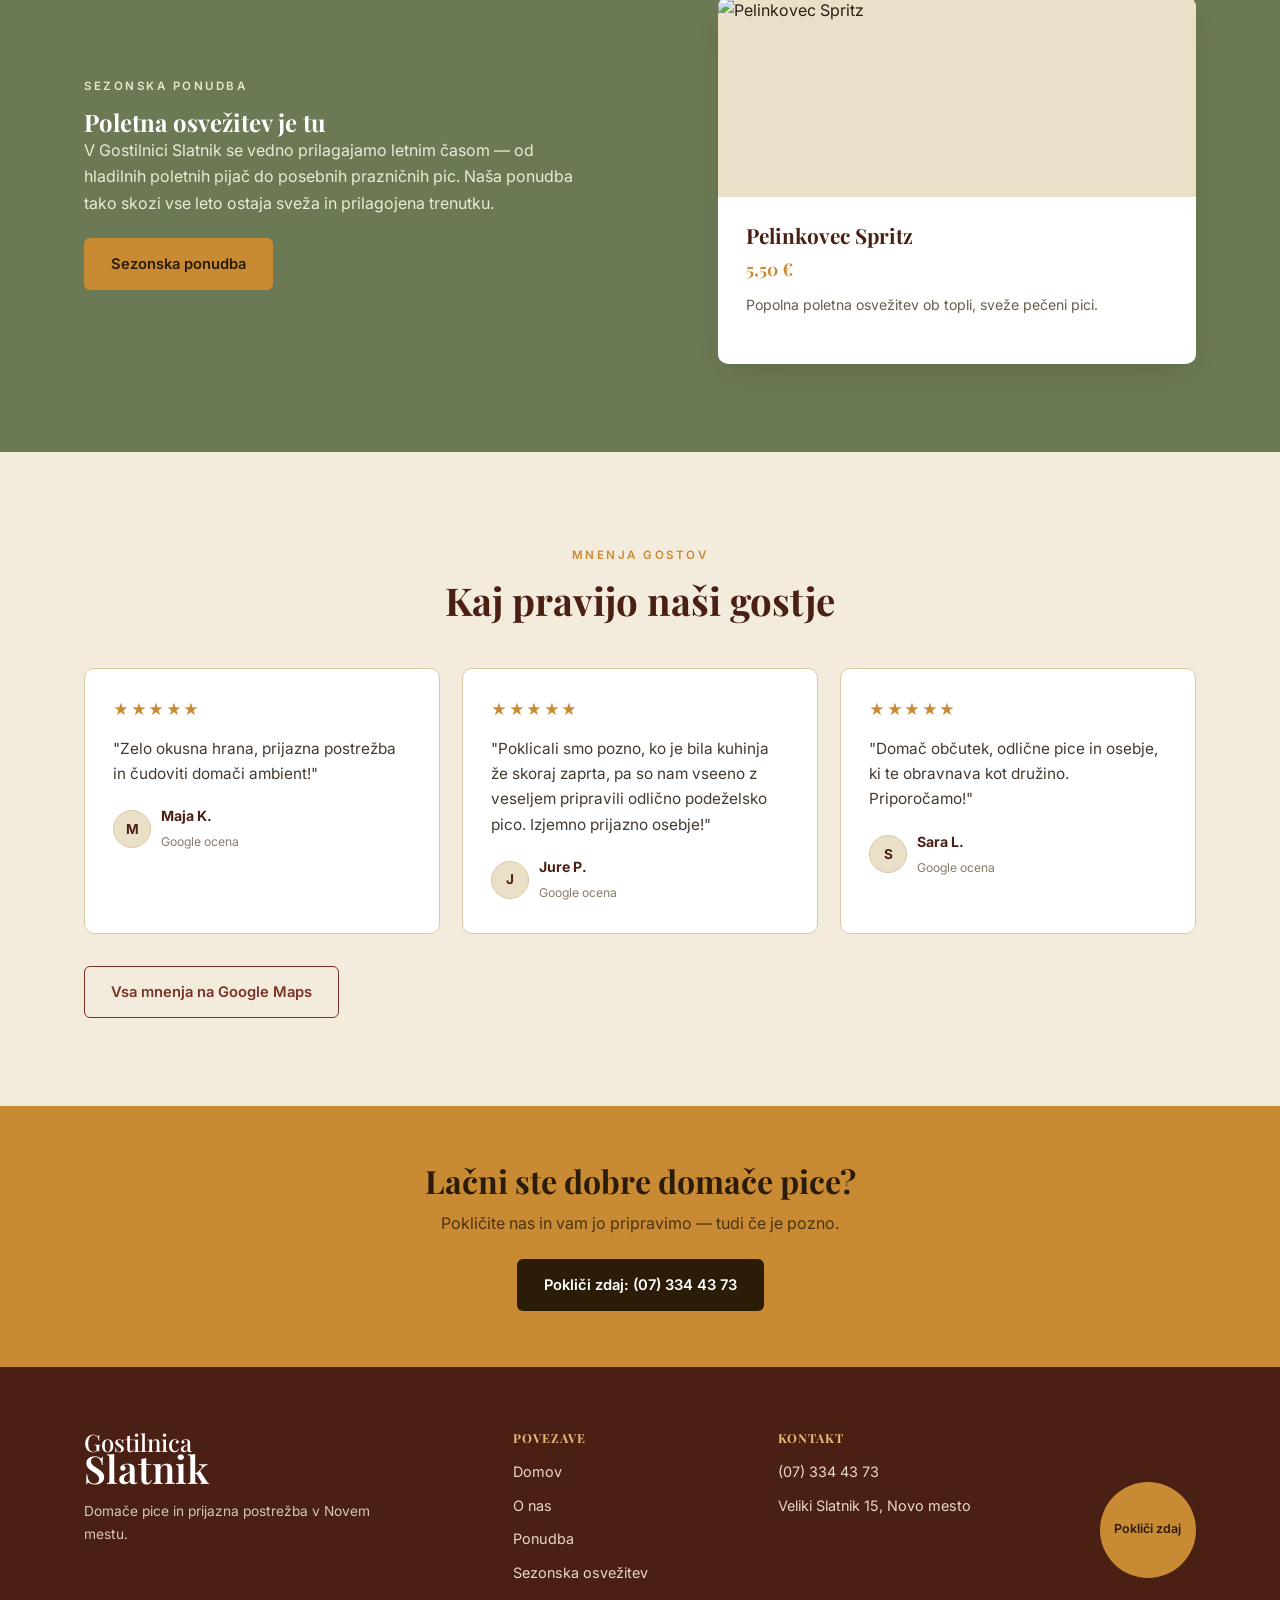
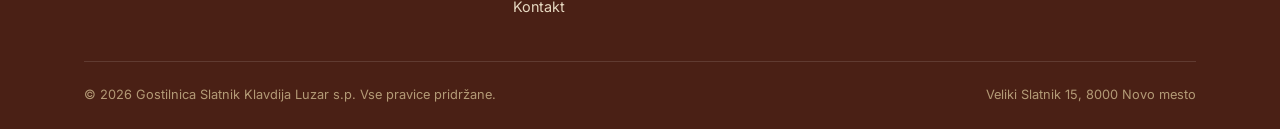
==== commit 64060d93: "Fix illegible nav call button and prevent forced-dark-mode recoloring The "Pokliči za naročilo" nav " ====
--- a/index.html
+++ b/index.html
@@ -22,7 +22,7 @@
       <li><a href="ponudba.html">Ponudba</a></li>
       <li><a href="sezonska-ponudba.html">Sezonska osvežitev</a></li>
       <li><a href="kontakt.html">Kontakt</a></li>
-      <li class="nav-cta"><a href="tel:+38673344373" class="btn btn-primary btn-sm">Pokliči za naročilo</a></li>
+      <li class="nav-cta"><a href="tel:+38673344373" class="btn btn-gold btn-sm">Pokliči za naročilo</a></li>
     </ul>
     <button class="burger" id="burger" aria-label="Odpri meni" aria-expanded="false">
       <span></span><span></span><span></span>
--- a/style.css
+++ b/style.css
@@ -17,7 +17,7 @@
 }
 
 *{margin:0;padding:0;box-sizing:border-box;}
-html{scroll-behavior:smooth;}
+html{scroll-behavior:smooth;color-scheme:light;}
 body{
   font-family:'Inter', 'Segoe UI', Arial, sans-serif;
   color:var(--ink);
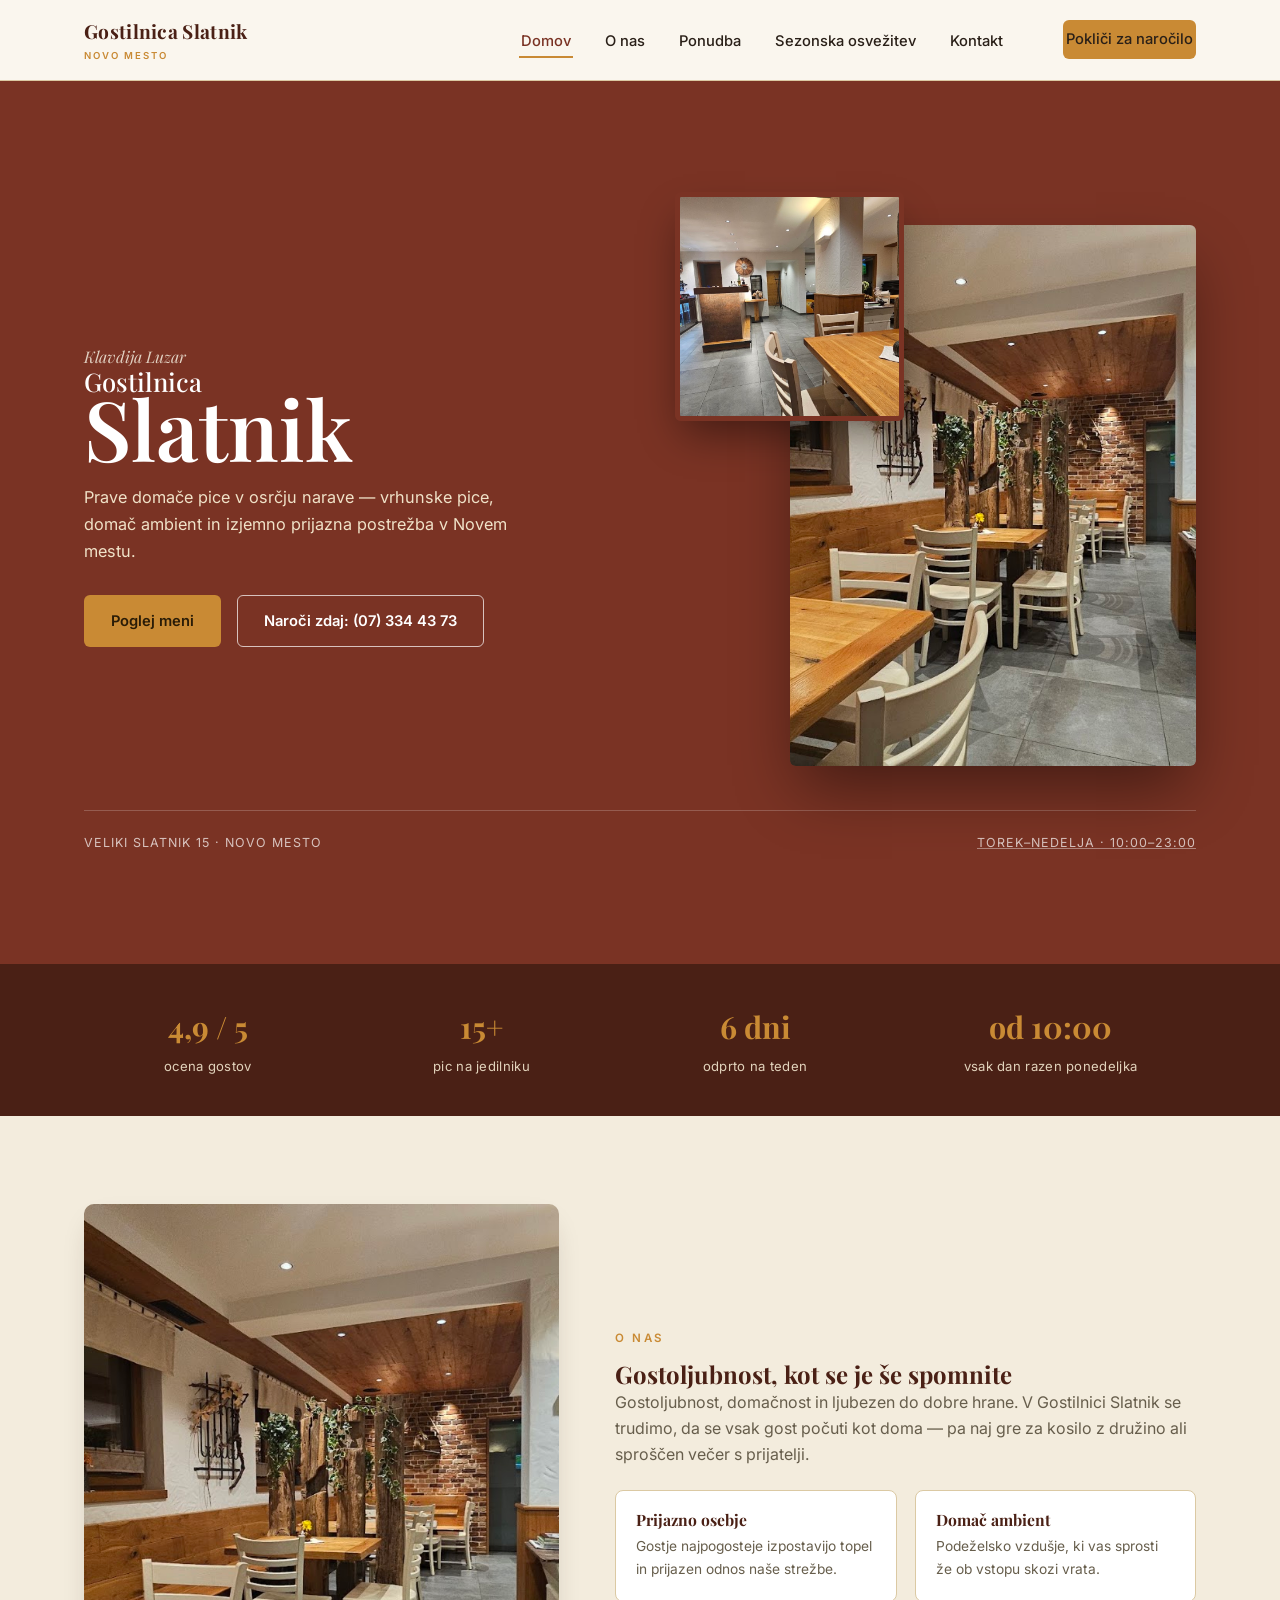
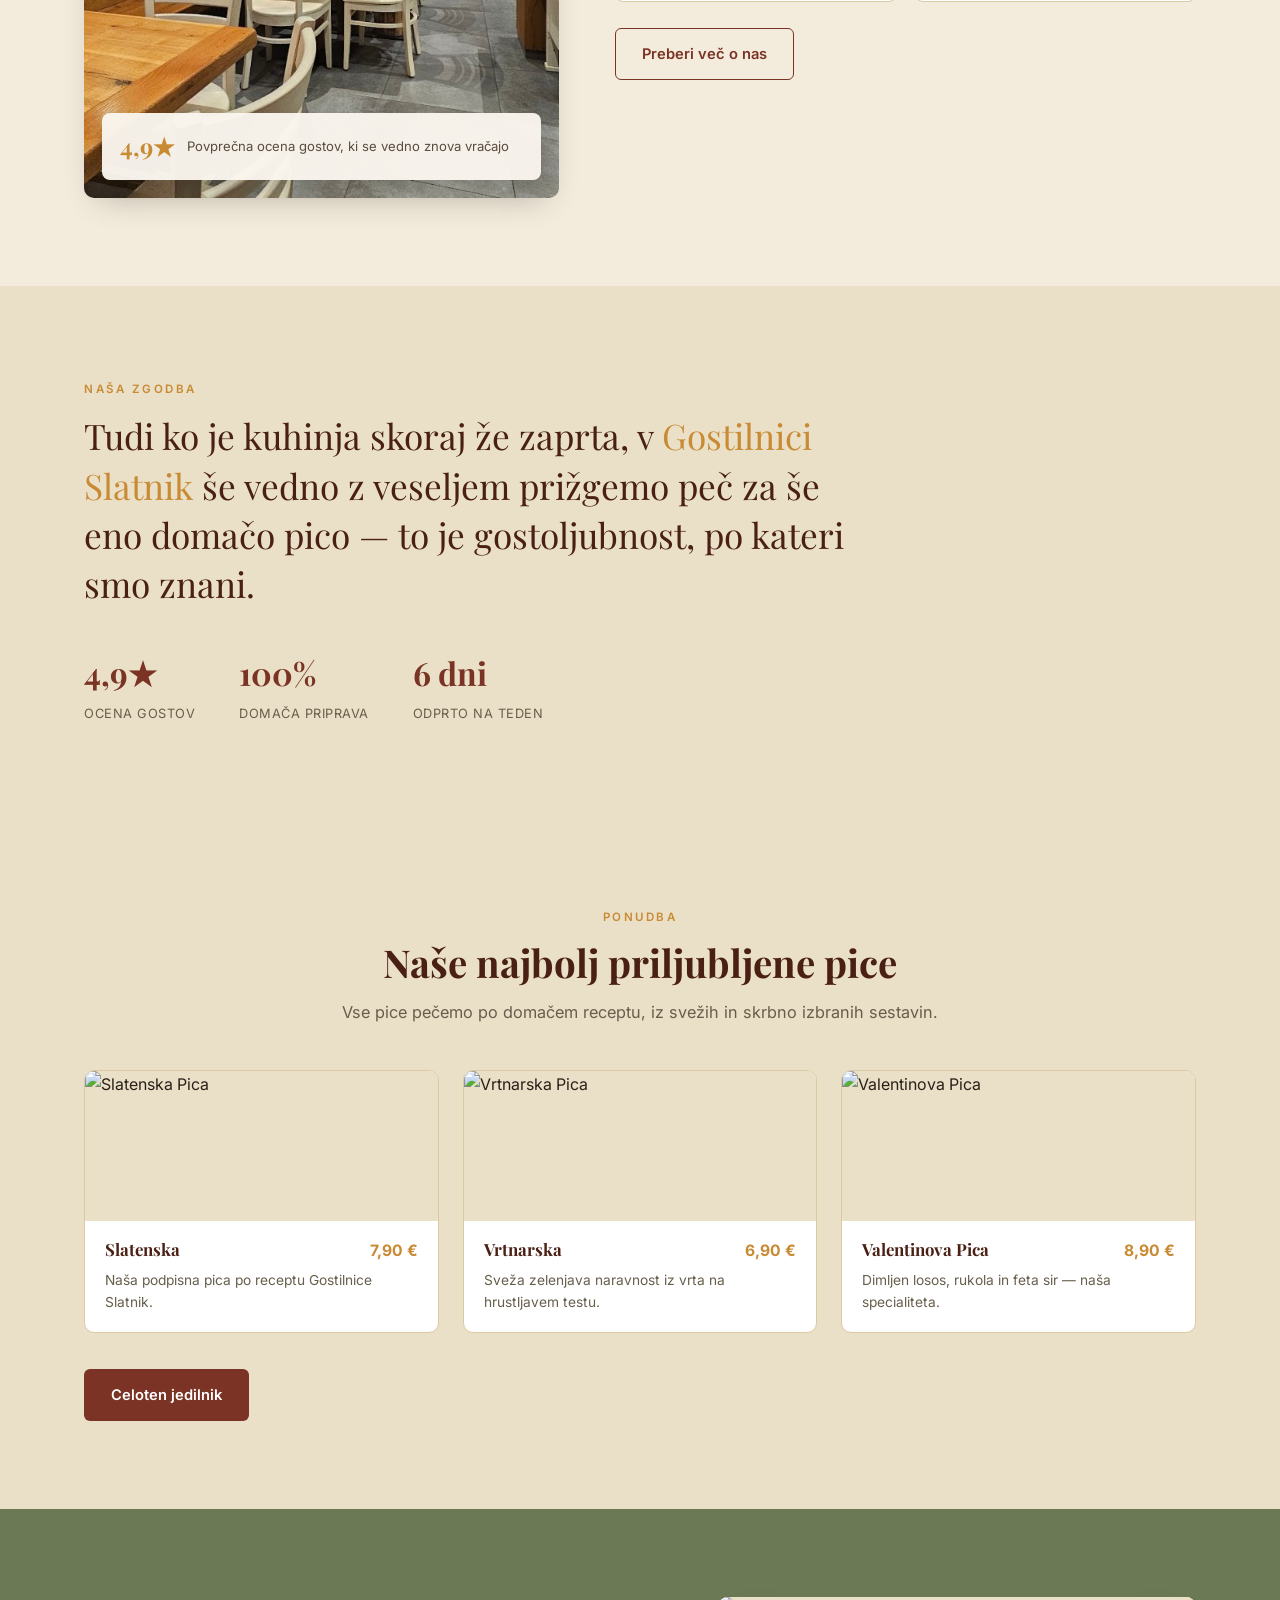
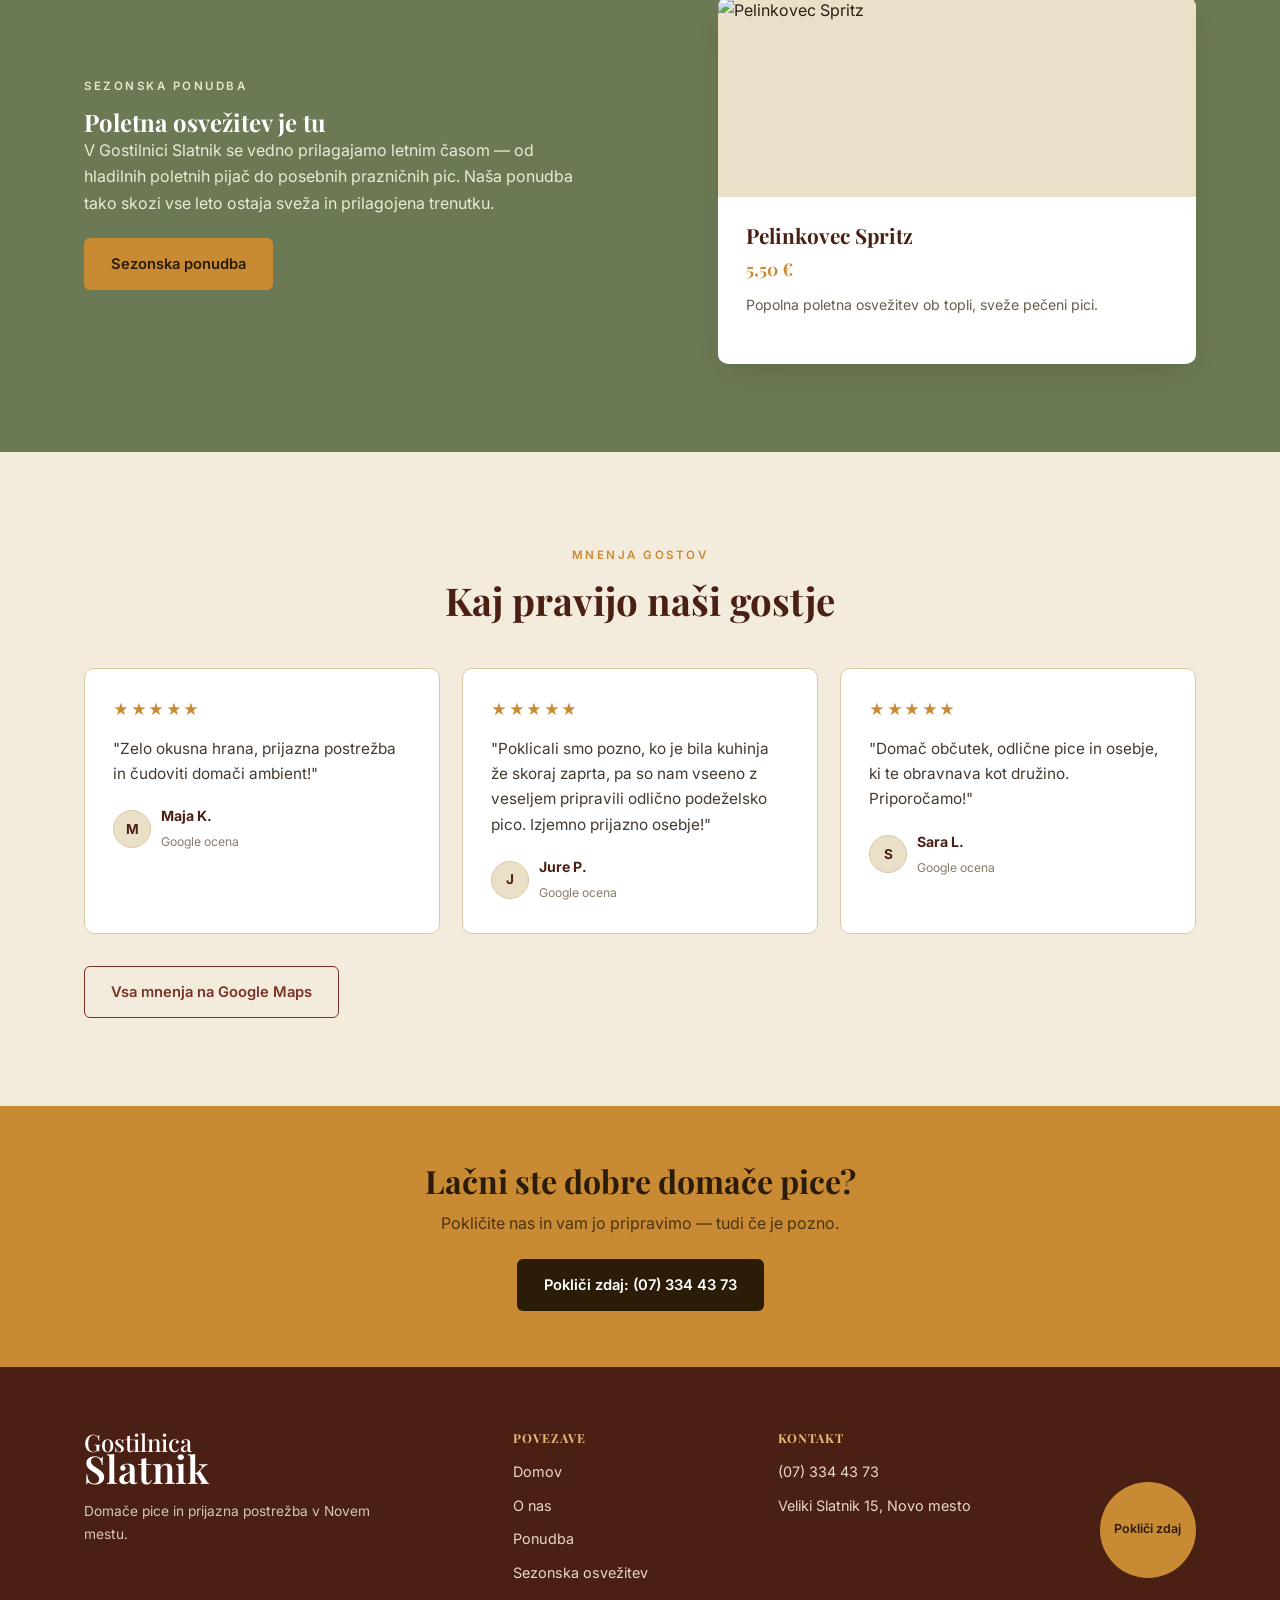
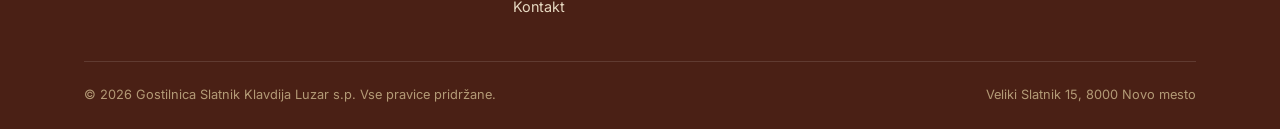
==== commit 0afb3d46: "Add real interior photos to homepage hero and about section First real Gostilnica Slatnik photos (di" ====
--- a/index.html
+++ b/index.html
@@ -45,8 +45,8 @@
           </div>
         </div>
         <div class="hero-photos">
-          <div class="hero-photo-accent"><img class="photo" src="https://images.unsplash.com/photo-1414235077428-338989a2e8c0?auto=format&fit=crop&w=600&q=75" alt="Notranjost Gostilnice Slatnik"></div>
-          <div class="hero-photo-main"><img class="photo" src="https://images.unsplash.com/photo-1513104890138-7c749659a591?auto=format&fit=crop&w=900&q=75" alt="Domača pica Gostilnice Slatnik"></div>
+          <div class="hero-photo-accent"><img class="photo" src="images/interior-bar.jpg" alt="Bar Gostilnice Slatnik"></div>
+          <div class="hero-photo-main"><img class="photo" src="images/interior-dining-room.jpg" alt="Jedilnica Gostilnice Slatnik"></div>
         </div>
       </div>
       <div class="hero-meta-row">
@@ -68,7 +68,7 @@
   <section>
     <div class="container about-grid">
       <div class="about-visual">
-        <img class="photo" src="https://images.unsplash.com/photo-1414235077428-338989a2e8c0?auto=format&fit=crop&w=900&q=75" alt="Notranjost Gostilnice Slatnik">
+        <img class="photo" src="images/interior-dining-room.jpg" alt="Notranjost Gostilnice Slatnik">
         <div class="about-badge">
           <strong>4,9★</strong>
           <span>Povprečna ocena gostov, ki se vedno znova vračajo</span>
--- a/style.css
+++ b/style.css
@@ -54,6 +54,8 @@
 .btn{
   display:inline-flex;
   align-items:center;
+  justify-content:center;
+  text-align:center;
   gap:8px;
   padding:13px 26px;
   border-radius:6px;
@@ -122,7 +124,7 @@
 }
 .nav-links a:hover{color:var(--brick);}
 .nav-links a.active{color:var(--brick);border-bottom-color:var(--gold);}
-.nav-cta{margin-left:6px;}
+.nav-cta{margin-left:28px;}
 .burger{
   display:none;
   flex-direction:column;
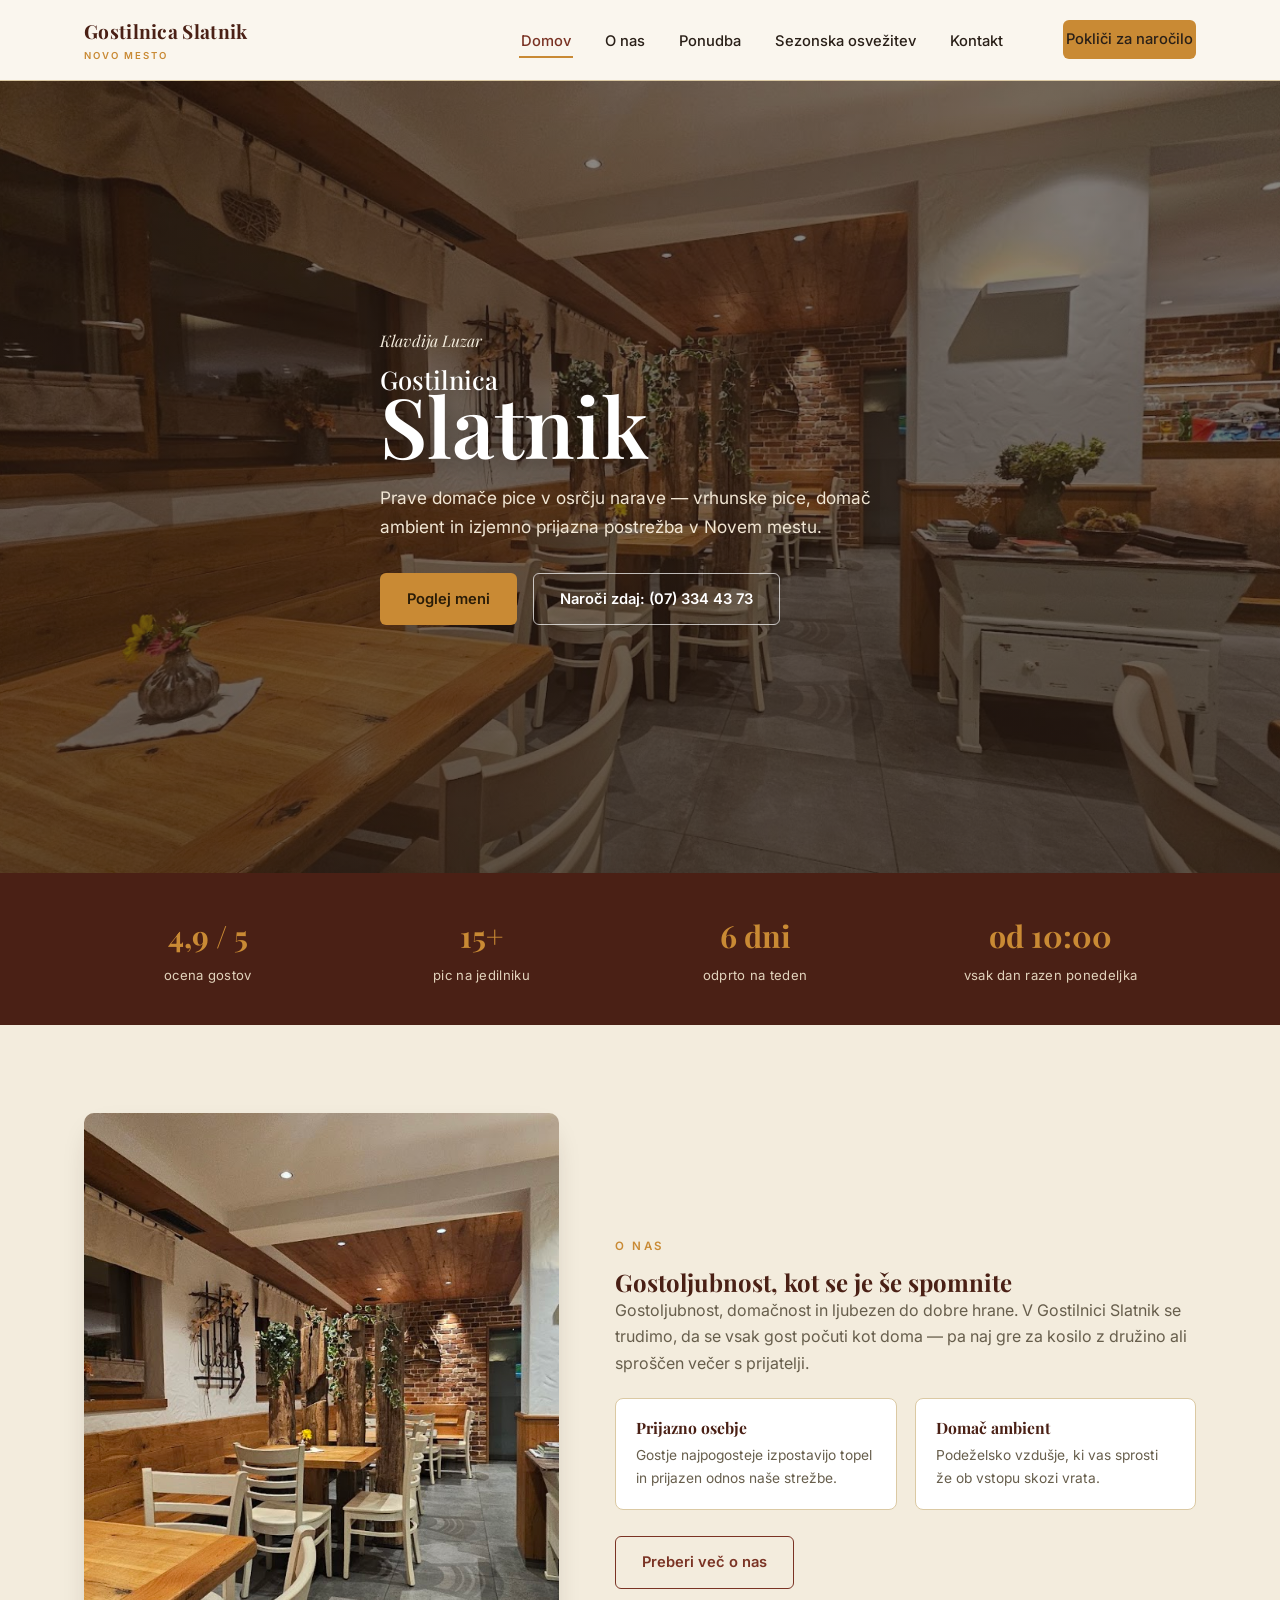
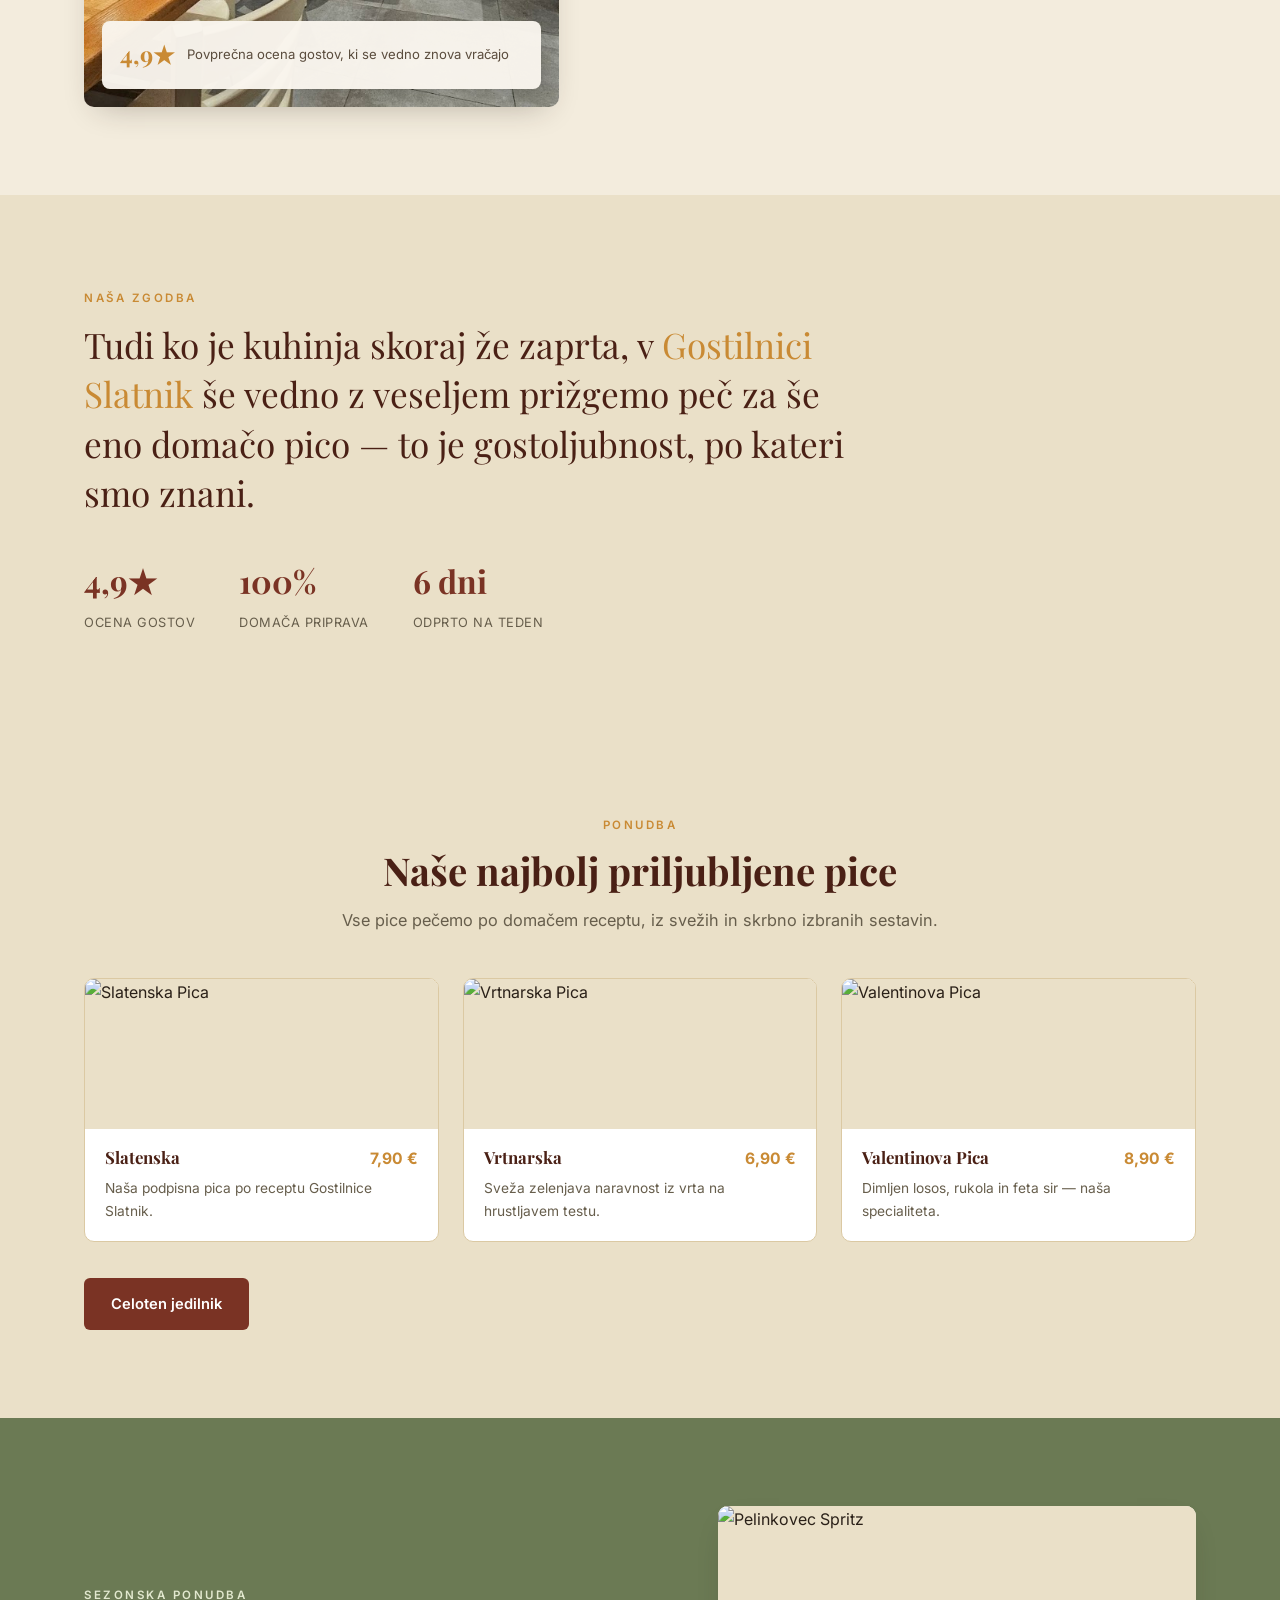
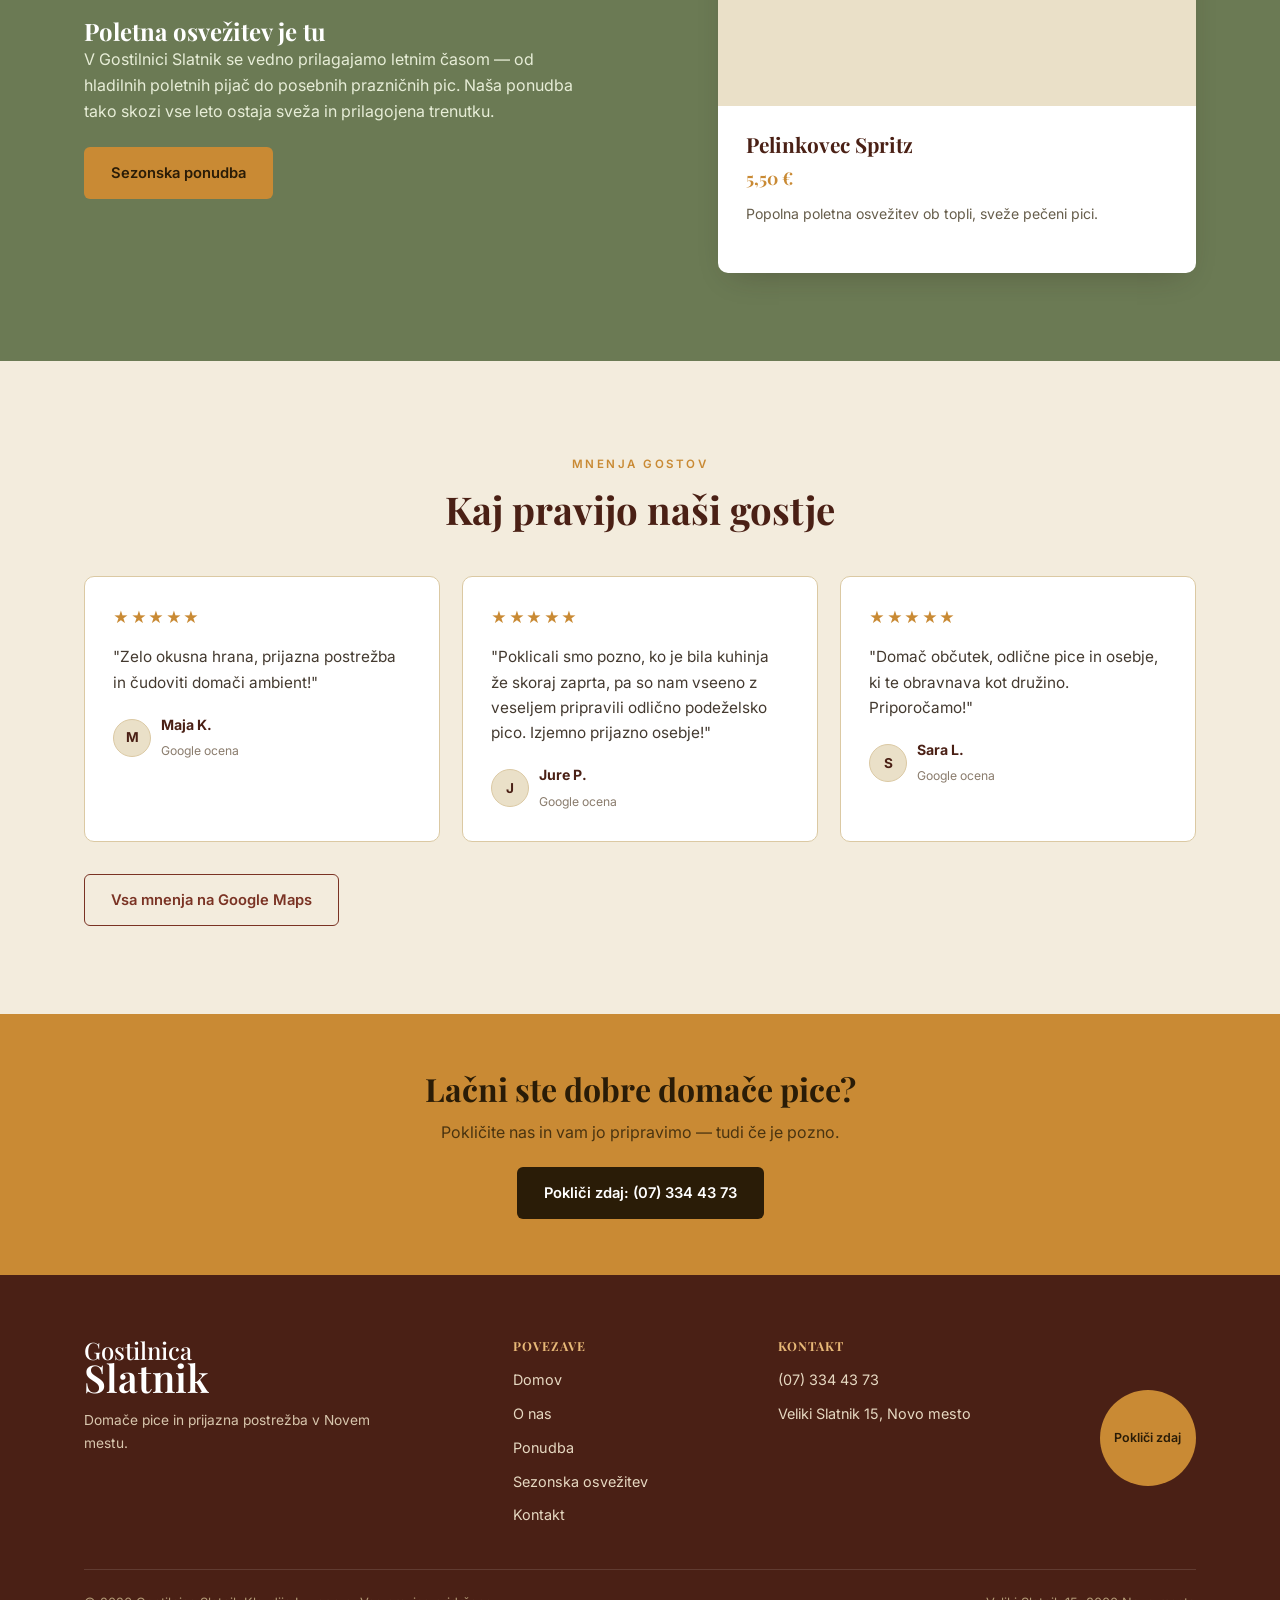
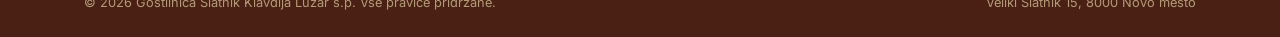
==== commit af5852e7: "Switch homepage hero to full-bleed real photo instead of layered squares Replace the block-hero laye" ====
--- a/index.html
+++ b/index.html
@@ -32,26 +32,14 @@
 
 <main id="main">
 
-  <section class="block-hero">
-    <div class="container">
-      <div class="hero-grid">
-        <div class="hero-copy">
-          <span class="script-tag">Klavdija Luzar</span>
-          <div class="wordmark"><span class="w1">Gostilnica</span><span class="w2">Slatnik</span></div>
-          <p>Prave domače pice v osrčju narave — vrhunske pice, domač ambient in izjemno prijazna postrežba v Novem mestu.</p>
-          <div class="hero-buttons">
-            <a href="ponudba.html" class="btn btn-gold">Poglej meni</a>
-            <a href="tel:+38673344373" class="btn btn-outline">Naroči zdaj: (07) 334 43 73</a>
-          </div>
-        </div>
-        <div class="hero-photos">
-          <div class="hero-photo-accent"><img class="photo" src="images/interior-bar.jpg" alt="Bar Gostilnice Slatnik"></div>
-          <div class="hero-photo-main"><img class="photo" src="images/interior-dining-room.jpg" alt="Jedilnica Gostilnice Slatnik"></div>
-        </div>
-      </div>
-      <div class="hero-meta-row">
-        <span>Veliki Slatnik 15 · Novo mesto</span>
-        <a href="kontakt.html">Torek–Nedelja · 10:00–23:00</a>
+  <section class="home-hero" style="background-image:linear-gradient(180deg, rgba(42,26,17,0.5), rgba(42,26,17,0.72)), url('images/interior-dining-room.jpg');">
+    <div class="container">
+      <span class="script-tag">Klavdija Luzar</span>
+      <div class="wordmark"><span class="w1">Gostilnica</span><span class="w2">Slatnik</span></div>
+      <p>Prave domače pice v osrčju narave — vrhunske pice, domač ambient in izjemno prijazna postrežba v Novem mestu.</p>
+      <div class="hero-buttons">
+        <a href="ponudba.html" class="btn btn-gold">Poglej meni</a>
+        <a href="tel:+38673344373" class="btn btn-outline">Naroči zdaj: (07) 334 43 73</a>
       </div>
     </div>
   </section>
--- a/style.css
+++ b/style.css
@@ -201,6 +201,10 @@
   margin-bottom:20px;
   text-shadow:0 4px 18px rgba(0,0,0,0.3);
 }
+.home-hero .script-tag{display:inline-block;margin-bottom:14px;}
+.home-hero .wordmark{margin-bottom:20px;text-shadow:0 4px 20px rgba(0,0,0,0.35);}
+.home-hero .wordmark .w2{font-size:clamp(3rem, 7vw, 5.2rem);}
+.home-hero .wordmark .w1{font-size:clamp(1.2rem, 2.4vw, 1.6rem);}
 .home-hero p{font-size:1.08rem;color:#f1e6d4;max-width:520px;margin-bottom:32px;}
 .hero-buttons{display:flex;gap:16px;flex-wrap:wrap;}
 
